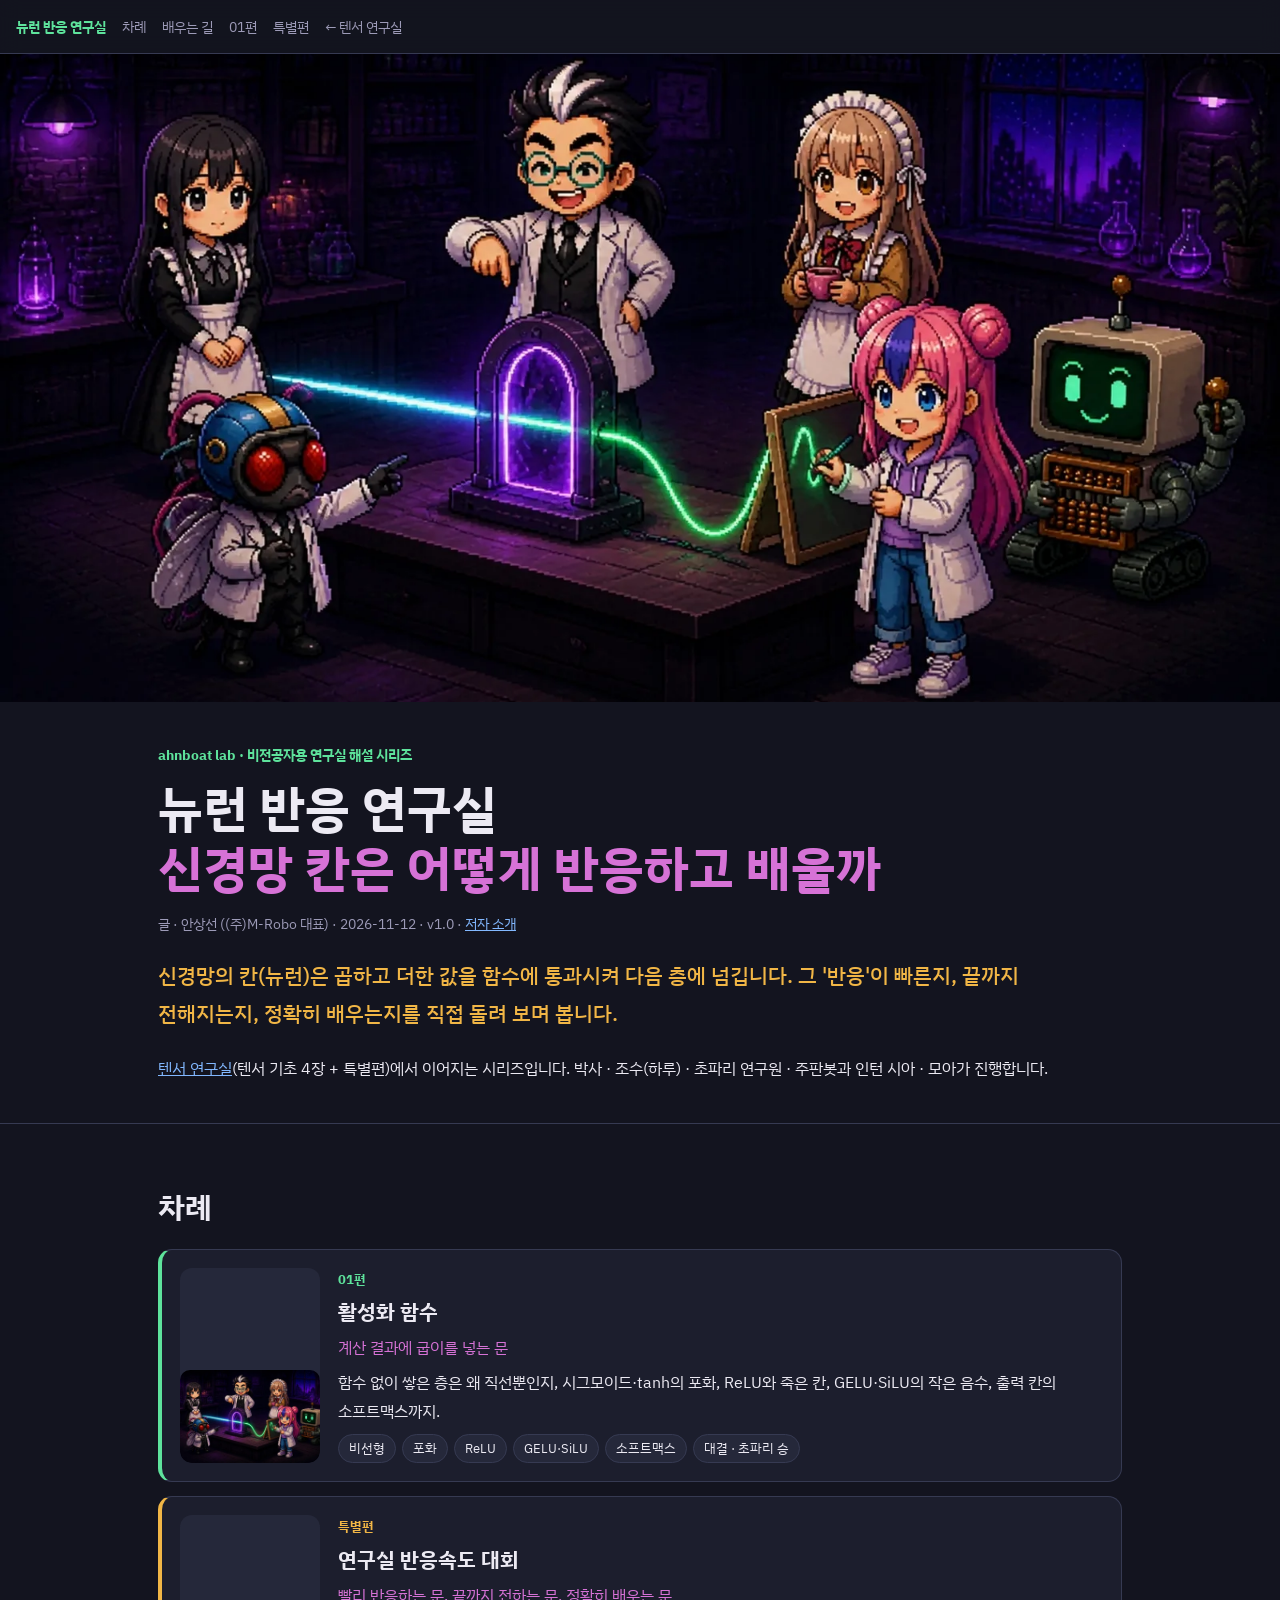
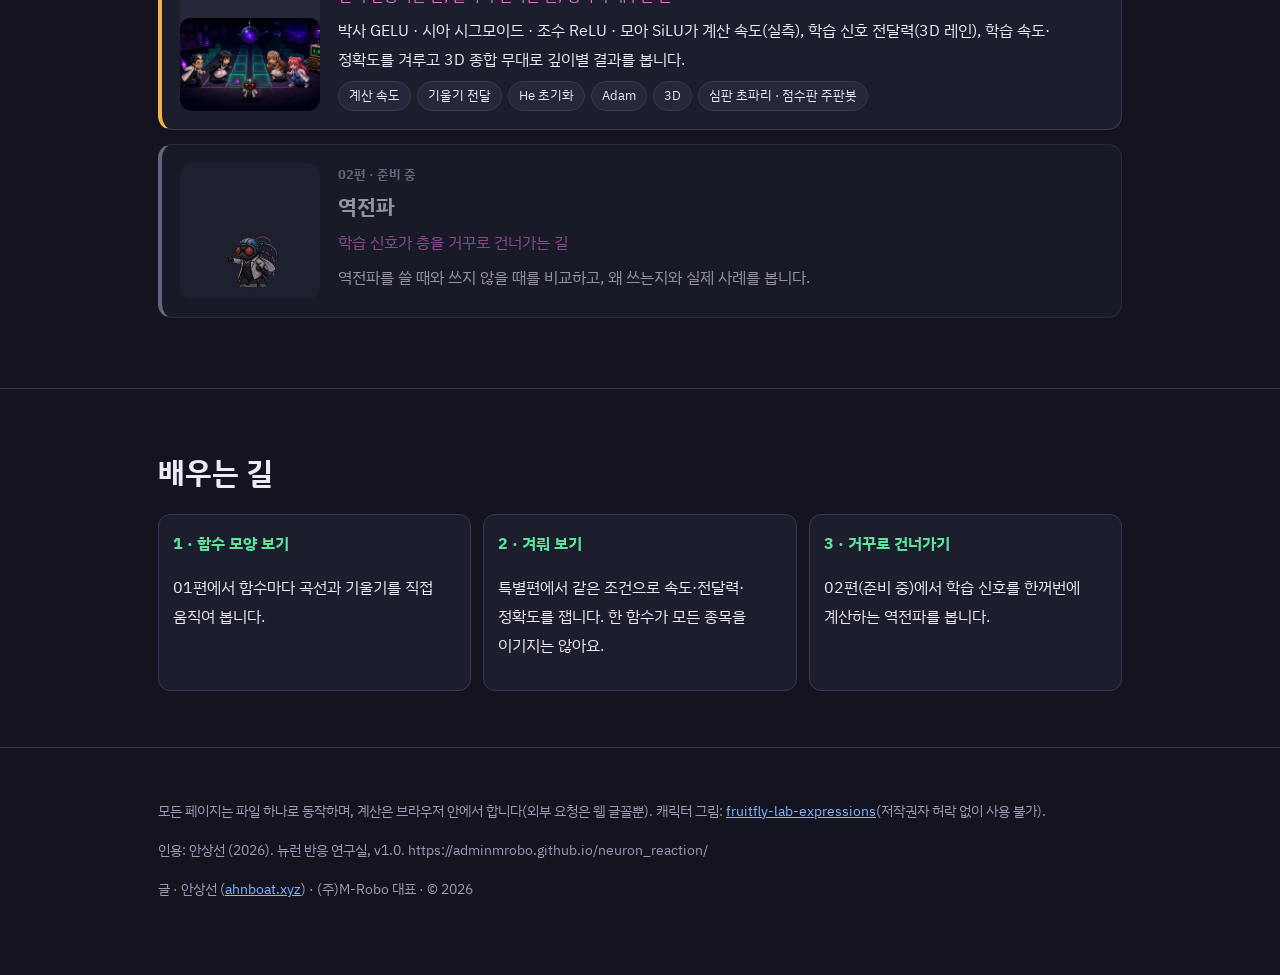
==== index.html @ 29dad4f5 "뉴런 반응 연구실 v1.1: 01편 활성화 함수, 특별편 연구실 반응속도 대회, 목차·표지" ====
<!DOCTYPE html>
<html lang="ko"><head><meta charset="utf-8"><meta name="viewport" content="width=device-width, initial-scale=1, viewport-fit=cover">
<title>뉴런 반응 연구실 — 신경망 칸은 어떻게 반응하고 배울까</title>
<meta name="description" content="활성화 함수, 연구실 반응속도 대회, 역전파(준비 중)까지 연구실 식구들이 직접 돌려 보며 설명하는 비전공자용 신경망 해설 시리즈.">
<meta property="og:title" content="뉴런 반응 연구실"><meta property="og:image" content="https://adminmrobo.github.io/neuron_reaction/assets/img/og_index.jpg"><meta property="og:image:width" content="1200"><meta property="og:image:height" content="630"><meta name="twitter:card" content="summary_large_image">
<link rel="preconnect" href="https://fonts.googleapis.com"><link href="https://fonts.googleapis.com/css2?family=IBM+Plex+Sans+KR:wght@400;500;700&display=swap" rel="stylesheet">
<style>
:root{--bg:#13141f;--panel:#1c1e2d;--panel2:#25283a;--rule:#363a52;--text:#eceaf3;--muted:#9d9bb8;--stain:#d672d6;--gfp:#5ee39c;--amber:#f1b646;--info:#82b8ff;color-scheme:dark}
*{box-sizing:border-box}body{margin:0;background:var(--bg);color:var(--text);font:400 16px/1.8 "IBM Plex Sans KR","Apple SD Gothic Neo","Malgun Gothic",system-ui,sans-serif}
h1,h2,h3,p,li{word-break:keep-all}a{color:var(--info)}.wrap{max-width:1000px;margin:0 auto;padding:0 18px}
nav{position:sticky;top:0;z-index:5;display:flex;gap:16px;align-items:center;height:54px;padding:0 16px;background:rgba(19,20,31,.85);backdrop-filter:blur(10px);border-bottom:1px solid var(--rule);overflow-x:auto;white-space:nowrap}
nav a{color:var(--muted);text-decoration:none;font-size:14px}nav .logo{color:var(--gfp);font-weight:700}
.cover{position:relative;aspect-ratio:16/9;max-height:46vh;width:100%;overflow:hidden;background:radial-gradient(120% 90% at 70% 20%,#2c2156 0%,#1b1533 45%,#13141f 100%)}
.cover .stage{position:absolute;inset:0;display:flex;align-items:flex-end;justify-content:center;gap:clamp(2px,1.6vw,22px);padding-bottom:8%}
.cover img{width:clamp(48px,10vw,118px);filter:drop-shadow(0 6px 10px rgba(0,0,0,.5))}
.cover .cover-art{position:absolute;inset:0;z-index:1}.cover .cover-art img{display:block;width:100%;height:100%;object-fit:cover;object-position:50% 45%}.cover.has-img{max-height:72vh}.cover.has-img .stage,.cover.has-img svg{display:none}@media(max-width:600px){.cover.has-img{max-height:none}}
.cover svg{position:absolute;left:50%;top:7%;width:min(60%,540px);transform:translateX(-50%)}
header{padding:40px 0 24px;border-bottom:1px solid var(--rule)}.kicker{color:var(--gfp);font-weight:700;font-size:14px}
h1{font-size:clamp(30px,5vw,50px);line-height:1.2;margin:.2em 0}h1 span{color:var(--stain)}.by{color:var(--muted);font-size:14px}
.q{color:var(--amber);font-size:clamp(17px,2.2vw,21px);font-weight:500}
section{padding:56px 0;border-bottom:1px solid var(--rule)}h2{font-size:clamp(22px,3vw,30px);margin:0 0 .5em}
.card{display:grid;grid-template-columns:140px 1fr;gap:18px;background:var(--panel);border:1px solid var(--rule);border-left:4px solid var(--acc);border-radius:14px;padding:18px;margin:14px 0;text-decoration:none;color:inherit}
.card:hover{border-color:var(--acc)}.card .num{font-size:13px;font-weight:700;color:var(--acc)}.card h3{margin:.1em 0;font-size:21px}.card .sub{color:var(--stain);margin:0}.card p{margin:.4em 0}
.card .pic{background:var(--panel2);border-radius:12px;display:flex;align-items:flex-end;justify-content:center;gap:2px;padding:8px}.card .pic img{width:58px}.card .pic img.thumb{width:100%;height:auto;border-radius:10px;display:block}.card .pic.has-thumb{padding:0;overflow:hidden}
.chips{display:flex;flex-wrap:wrap;gap:6px;margin-top:8px}.chip{font-size:13px;padding:2px 10px;border-radius:999px;background:var(--panel2);border:1px solid var(--rule)}
.card.soon{opacity:.6;border-left-color:var(--muted)}
.steps{display:grid;grid-template-columns:repeat(3,1fr);gap:12px}.steps div{background:var(--panel);border:1px solid var(--rule);border-radius:12px;padding:14px}.steps b{color:var(--gfp)}
.flip{transform:scaleX(-1)}footer{padding:36px 0 60px;color:var(--muted);font-size:14px}
@media(max-width:720px){.card{grid-template-columns:1fr}.steps{grid-template-columns:1fr}}
</style></head><body>
<nav><a class="logo" href="index.html">뉴런 반응 연구실</a><a href="#list">차례</a><a href="#path">배우는 길</a><a href="01_activation.html">01편</a><a href="sp1_reaction_race.html">특별편</a><a href="https://adminmrobo.github.io/what_is_tensor/">← 텐서 연구실</a></nav>
<!-- lab-cover -->
<div class="cover" id="cover" data-img="cover_01">
<picture class="cover-art"><source type="image/webp" srcset="assets/img/cover_01_960.webp 960w, assets/img/cover_01.webp 1600w" sizes="100vw"><img src="assets/img/cover_01.webp" width="1600" height="900" alt="여섯 식구가 곧은 빛줄기가 작은 문을 지나 곡선으로 휘어 나오는 장면을 지켜보는 시리즈 표지" fetchpriority="high" decoding="async" onload="this.closest('.cover').classList.add('has-img')" onerror="this.parentNode.remove()"></picture>
<svg viewBox="0 0 400 120" aria-hidden="true"><path d="M10 100 L170 64" stroke="#82b8ff" stroke-width="5" fill="none" stroke-linecap="round"/><rect x="172" y="18" width="56" height="90" rx="10" fill="#25283a" stroke="#d672d6" stroke-width="3"/><text x="200" y="74" text-anchor="middle" fill="#d672d6" font-size="30" font-family="serif" font-style="italic">f</text><path d="M230 64 C 270 64, 280 104, 300 104 S 340 36, 390 18" stroke="#5ee39c" stroke-width="5" fill="none" stroke-linecap="round"/></svg>
<div class="stage"><img src="[data-uri]" alt="" aria-hidden="true"><img src="[data-uri]" alt="" aria-hidden="true" class="flip"><img src="[data-uri]" alt="" aria-hidden="true"><img src="[data-uri]" alt="" aria-hidden="true"><img src="[data-uri]" alt="" aria-hidden="true"><img src="[data-uri]" alt="" aria-hidden="true"></div></div>
<!-- /lab-cover -->
<header><div class="wrap"><div class="kicker">ahnboat lab · 비전공자용 연구실 해설 시리즈</div>
<h1>뉴런 반응 연구실<br><span>신경망 칸은 어떻게 반응하고 배울까</span></h1>
<p class="by">글 · 안상선 ((주)M-Robo 대표) · 2026-11-12 · v1.0 · <a href="https://adminmrobo.github.io/who_am_i/who_am_i.html">저자 소개</a></p>
<p class="q">신경망의 칸(뉴런)은 곱하고 더한 값을 함수에 통과시켜 다음 층에 넘깁니다. 그 '반응'이 빠른지, 끝까지 전해지는지, 정확히 배우는지를 직접 돌려 보며 봅니다.</p>
<p><a href="https://adminmrobo.github.io/what_is_tensor/">텐서 연구실</a>(텐서 기초 4장 + 특별편)에서 이어지는 시리즈입니다. 박사 · 조수(하루) · 초파리 연구원 · 주판봇과 인턴 시아 · 모아가 진행합니다.</p></div></header>
<section id="list"><div class="wrap"><h2>차례</h2>
<a class="card" href="01_activation.html" style="--acc:#5ee39c"><div class="pic has-thumb"><img class="thumb" src="assets/img/thumb_01.webp" width="600" height="400" alt="01편 표지" loading="lazy"></div><div><div class="num">01편</div><h3>활성화 함수</h3><p class="sub">계산 결과에 굽이를 넣는 문</p>
<p>함수 없이 쌓은 층은 왜 직선뿐인지, 시그모이드·tanh의 포화, ReLU와 죽은 칸, GELU·SiLU의 작은 음수, 출력 칸의 소프트맥스까지.</p>
<div class="chips"><span class="chip">비선형</span><span class="chip">포화</span><span class="chip">ReLU</span><span class="chip">GELU·SiLU</span><span class="chip">소프트맥스</span><span class="chip">대결 · 초파리 승</span></div></div></a>
<a class="card" href="sp1_reaction_race.html" style="--acc:#f1b646"><div class="pic has-thumb"><img class="thumb" src="assets/img/thumb_SP1.webp" width="600" height="400" alt="특별편 표지" loading="lazy"></div><div><div class="num">특별편</div><h3>연구실 반응속도 대회</h3><p class="sub">빨리 반응하는 문, 끝까지 전하는 문, 정확히 배우는 문</p>
<p>박사 GELU · 시아 시그모이드 · 조수 ReLU · 모아 SiLU가 계산 속도(실측), 학습 신호 전달력(3D 레인), 학습 속도·정확도를 겨루고 3D 종합 무대로 깊이별 결과를 봅니다.</p>
<div class="chips"><span class="chip">계산 속도</span><span class="chip">기울기 전달</span><span class="chip">He 초기화</span><span class="chip">Adam</span><span class="chip">3D</span><span class="chip">심판 초파리 · 점수판 주판봇</span></div></div></a>
<div class="card soon" style="--acc:#9d9bb8"><div class="pic"><img src="[data-uri]" alt="" aria-hidden="true"></div><div><div class="num">02편 · 준비 중</div><h3>역전파</h3><p class="sub">학습 신호가 층을 거꾸로 건너가는 길</p>
<p>역전파를 쓸 때와 쓰지 않을 때를 비교하고, 왜 쓰는지와 실제 사례를 봅니다.</p></div></div>
</div></section>
<section id="path"><div class="wrap"><h2>배우는 길</h2><div class="steps">
<div><b>1 · 함수 모양 보기</b><p>01편에서 함수마다 곡선과 기울기를 직접 움직여 봅니다.</p></div>
<div><b>2 · 겨뤄 보기</b><p>특별편에서 같은 조건으로 속도·전달력·정확도를 잽니다. 한 함수가 모든 종목을 이기지는 않아요.</p></div>
<div><b>3 · 거꾸로 건너가기</b><p>02편(준비 중)에서 학습 신호를 한꺼번에 계산하는 역전파를 봅니다.</p></div></div></div></section>
<footer><div class="wrap"><p>모든 페이지는 파일 하나로 동작하며, 계산은 브라우저 안에서 합니다(외부 요청은 웹 글꼴뿐). 캐릭터 그림: <a href="https://github.com/adminmrobo/fruitfly-lab-expressions">fruitfly-lab-expressions</a>(저작권자 허락 없이 사용 불가).</p>
<p>인용: 안상선 (2026). 뉴런 반응 연구실, v1.0. https://adminmrobo.github.io/neuron_reaction/</p>
<p>글 · 안상선 (<a href="https://ahnboat.xyz/">ahnboat.xyz</a>) · (주)M-Robo 대표 · © 2026</p></div></footer>
</body></html>
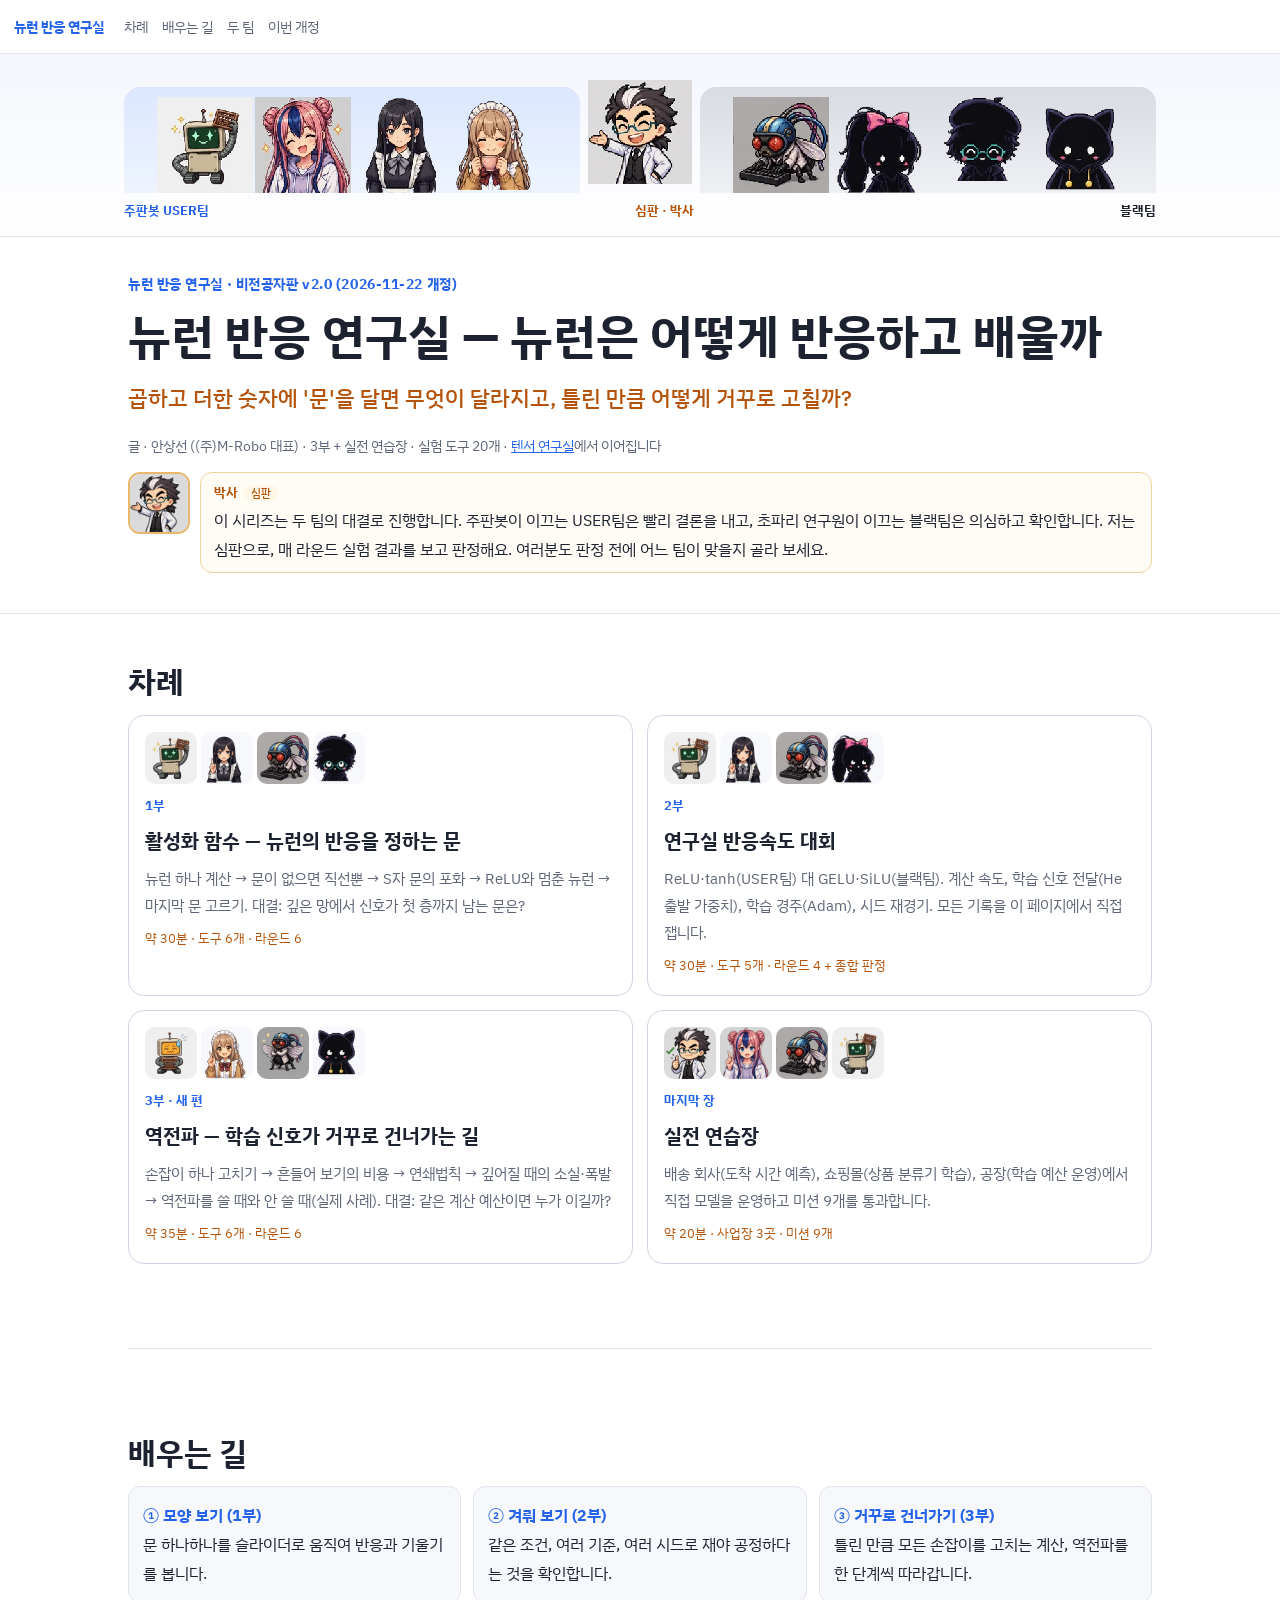
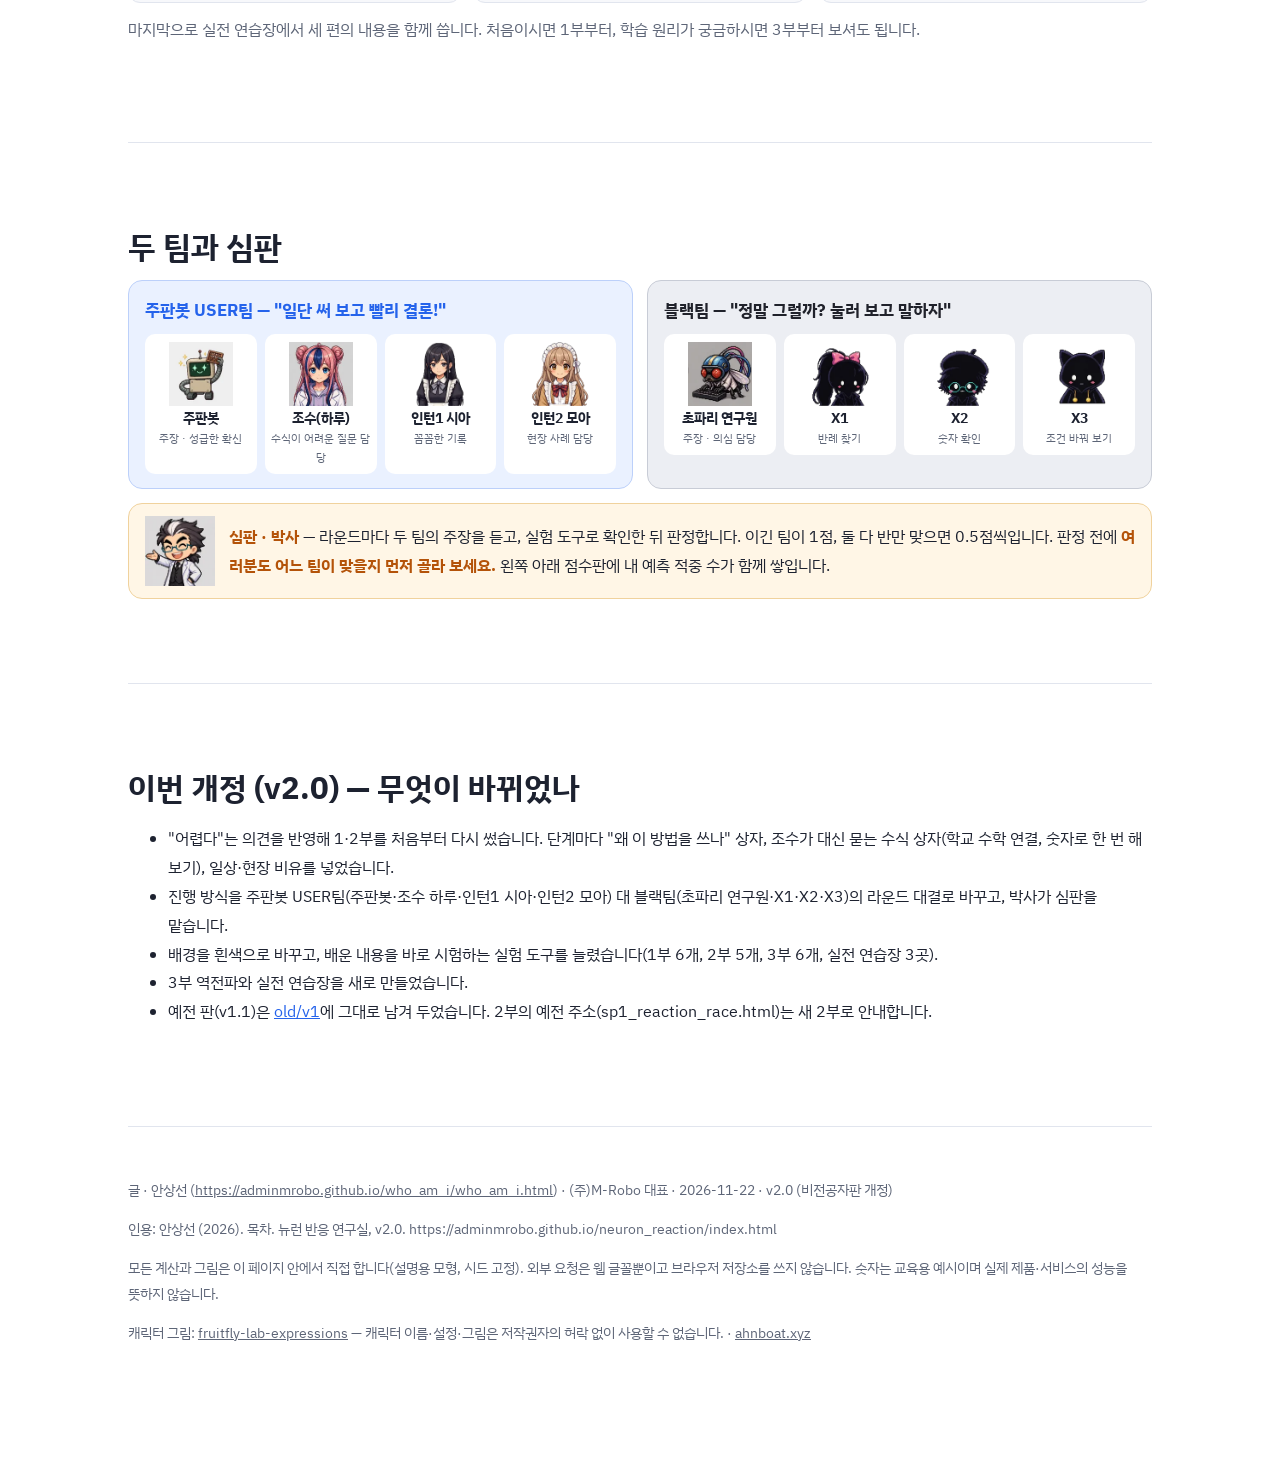
==== commit 029d4f3f: "뉴런 반응 연구실 v2.0: 비전공자판으로 1·2부 재작성, 3부 역전파·실전 연습장 추가 - 주판봇 USER팀 대 블랙팀 라운드 대결, 박사 심판, 흰 배경 - 실험 도구 20개" ====
--- a/index.html
+++ b/index.html
@@ -1,60 +1,592 @@
 <!DOCTYPE html>
-<html lang="ko"><head><meta charset="utf-8"><meta name="viewport" content="width=device-width, initial-scale=1, viewport-fit=cover">
-<title>뉴런 반응 연구실 — 신경망 칸은 어떻게 반응하고 배울까</title>
-<meta name="description" content="활성화 함수, 연구실 반응속도 대회, 역전파(준비 중)까지 연구실 식구들이 직접 돌려 보며 설명하는 비전공자용 신경망 해설 시리즈.">
-<meta property="og:title" content="뉴런 반응 연구실"><meta property="og:image" content="https://adminmrobo.github.io/neuron_reaction/assets/img/og_index.jpg"><meta property="og:image:width" content="1200"><meta property="og:image:height" content="630"><meta name="twitter:card" content="summary_large_image">
-<link rel="preconnect" href="https://fonts.googleapis.com"><link href="https://fonts.googleapis.com/css2?family=IBM+Plex+Sans+KR:wght@400;500;700&display=swap" rel="stylesheet">
+<html lang="ko">
+<head>
+<meta charset="utf-8">
+<meta name="viewport" content="width=device-width, initial-scale=1, viewport-fit=cover">
+<title>뉴런 반응 연구실 — 뉴런은 어떻게 반응하고 배울까 (비전공자판)</title>
+<meta name="description" content="활성화 함수(1부), 연구실 반응속도 대회(2부), 역전파(3부), 실전 연습장까지. 주판봇 USER팀과 블랙팀이 겨루고 박사가 판정하는, 직접 돌려 보며 배우는 비전공자용 신경망 해설 시리즈.">
+<meta name="author" content="안상선">
+<meta name="citation_title" content="뉴런 반응 연구실 — 뉴런은 어떻게 반응하고 배울까">
+<meta name="citation_author" content="안상선">
+<meta name="citation_publication_date" content="2026/11/22">
+<meta name="dc.title" content="뉴런 반응 연구실 — 뉴런은 어떻게 반응하고 배울까">
+<meta name="dc.creator" content="안상선">
+<meta name="dc.date" content="2026-11-22">
+<meta name="dc.language" content="ko">
+<link rel="canonical" href="https://adminmrobo.github.io/neuron_reaction/index.html">
+<meta property="og:type" content="article">
+<meta property="og:url" content="https://adminmrobo.github.io/neuron_reaction/index.html">
+<meta property="og:title" content="뉴런 반응 연구실 — 뉴런은 어떻게 반응하고 배울까 (비전공자판)">
+<meta property="og:description" content="활성화 함수(1부), 연구실 반응속도 대회(2부), 역전파(3부), 실전 연습장까지. 주판봇 USER팀과 블랙팀이 겨루고 박사가 판정하는, 직접 돌려 보며 배우는 비전공자용 신경망 해설 시리즈.">
+<meta property="og:image" content="https://adminmrobo.github.io/neuron_reaction/assets/img/og_v2_index.jpg">
+<meta property="og:image:width" content="1200">
+<meta property="og:image:height" content="630">
+<meta name="twitter:card" content="summary_large_image">
+<link rel="preconnect" href="https://fonts.googleapis.com">
+<link href="https://fonts.googleapis.com/css2?family=IBM+Plex+Sans+KR:wght@400;500;700&amp;display=swap" rel="stylesheet">
 <style>
-:root{--bg:#13141f;--panel:#1c1e2d;--panel2:#25283a;--rule:#363a52;--text:#eceaf3;--muted:#9d9bb8;--stain:#d672d6;--gfp:#5ee39c;--amber:#f1b646;--info:#82b8ff;color-scheme:dark}
-*{box-sizing:border-box}body{margin:0;background:var(--bg);color:var(--text);font:400 16px/1.8 "IBM Plex Sans KR","Apple SD Gothic Neo","Malgun Gothic",system-ui,sans-serif}
-h1,h2,h3,p,li{word-break:keep-all}a{color:var(--info)}.wrap{max-width:1000px;margin:0 auto;padding:0 18px}
-nav{position:sticky;top:0;z-index:5;display:flex;gap:16px;align-items:center;height:54px;padding:0 16px;background:rgba(19,20,31,.85);backdrop-filter:blur(10px);border-bottom:1px solid var(--rule);overflow-x:auto;white-space:nowrap}
-nav a{color:var(--muted);text-decoration:none;font-size:14px}nav .logo{color:var(--gfp);font-weight:700}
-.cover{position:relative;aspect-ratio:16/9;max-height:46vh;width:100%;overflow:hidden;background:radial-gradient(120% 90% at 70% 20%,#2c2156 0%,#1b1533 45%,#13141f 100%)}
-.cover .stage{position:absolute;inset:0;display:flex;align-items:flex-end;justify-content:center;gap:clamp(2px,1.6vw,22px);padding-bottom:8%}
-.cover img{width:clamp(48px,10vw,118px);filter:drop-shadow(0 6px 10px rgba(0,0,0,.5))}
-.cover .cover-art{position:absolute;inset:0;z-index:1}.cover .cover-art img{display:block;width:100%;height:100%;object-fit:cover;object-position:50% 45%}.cover.has-img{max-height:72vh}.cover.has-img .stage,.cover.has-img svg{display:none}@media(max-width:600px){.cover.has-img{max-height:none}}
-.cover svg{position:absolute;left:50%;top:7%;width:min(60%,540px);transform:translateX(-50%)}
-header{padding:40px 0 24px;border-bottom:1px solid var(--rule)}.kicker{color:var(--gfp);font-weight:700;font-size:14px}
-h1{font-size:clamp(30px,5vw,50px);line-height:1.2;margin:.2em 0}h1 span{color:var(--stain)}.by{color:var(--muted);font-size:14px}
-.q{color:var(--amber);font-size:clamp(17px,2.2vw,21px);font-weight:500}
-section{padding:56px 0;border-bottom:1px solid var(--rule)}h2{font-size:clamp(22px,3vw,30px);margin:0 0 .5em}
-.card{display:grid;grid-template-columns:140px 1fr;gap:18px;background:var(--panel);border:1px solid var(--rule);border-left:4px solid var(--acc);border-radius:14px;padding:18px;margin:14px 0;text-decoration:none;color:inherit}
-.card:hover{border-color:var(--acc)}.card .num{font-size:13px;font-weight:700;color:var(--acc)}.card h3{margin:.1em 0;font-size:21px}.card .sub{color:var(--stain);margin:0}.card p{margin:.4em 0}
-.card .pic{background:var(--panel2);border-radius:12px;display:flex;align-items:flex-end;justify-content:center;gap:2px;padding:8px}.card .pic img{width:58px}.card .pic img.thumb{width:100%;height:auto;border-radius:10px;display:block}.card .pic.has-thumb{padding:0;overflow:hidden}
-.chips{display:flex;flex-wrap:wrap;gap:6px;margin-top:8px}.chip{font-size:13px;padding:2px 10px;border-radius:999px;background:var(--panel2);border:1px solid var(--rule)}
-.card.soon{opacity:.6;border-left-color:var(--muted)}
-.steps{display:grid;grid-template-columns:repeat(3,1fr);gap:12px}.steps div{background:var(--panel);border:1px solid var(--rule);border-radius:12px;padding:14px}.steps b{color:var(--gfp)}
-.flip{transform:scaleX(-1)}footer{padding:36px 0 60px;color:var(--muted);font-size:14px}
-@media(max-width:720px){.card{grid-template-columns:1fr}.steps{grid-template-columns:1fr}}
-</style></head><body>
-<nav><a class="logo" href="index.html">뉴런 반응 연구실</a><a href="#list">차례</a><a href="#path">배우는 길</a><a href="01_activation.html">01편</a><a href="sp1_reaction_race.html">특별편</a><a href="https://adminmrobo.github.io/what_is_tensor/">← 텐서 연구실</a></nav>
-<!-- lab-cover -->
-<div class="cover" id="cover" data-img="cover_01">
-<picture class="cover-art"><source type="image/webp" srcset="assets/img/cover_01_960.webp 960w, assets/img/cover_01.webp 1600w" sizes="100vw"><img src="assets/img/cover_01.webp" width="1600" height="900" alt="여섯 식구가 곧은 빛줄기가 작은 문을 지나 곡선으로 휘어 나오는 장면을 지켜보는 시리즈 표지" fetchpriority="high" decoding="async" onload="this.closest('.cover').classList.add('has-img')" onerror="this.parentNode.remove()"></picture>
-<svg viewBox="0 0 400 120" aria-hidden="true"><path d="M10 100 L170 64" stroke="#82b8ff" stroke-width="5" fill="none" stroke-linecap="round"/><rect x="172" y="18" width="56" height="90" rx="10" fill="#25283a" stroke="#d672d6" stroke-width="3"/><text x="200" y="74" text-anchor="middle" fill="#d672d6" font-size="30" font-family="serif" font-style="italic">f</text><path d="M230 64 C 270 64, 280 104, 300 104 S 340 36, 390 18" stroke="#5ee39c" stroke-width="5" fill="none" stroke-linecap="round"/></svg>
-<div class="stage"><img src="[data-uri]" alt="" aria-hidden="true"><img src="[data-uri]" alt="" aria-hidden="true" class="flip"><img src="[data-uri]" alt="" aria-hidden="true"><img src="[data-uri]" alt="" aria-hidden="true"><img src="[data-uri]" alt="" aria-hidden="true"><img src="[data-uri]" alt="" aria-hidden="true"></div></div>
-<!-- /lab-cover -->
-<header><div class="wrap"><div class="kicker">ahnboat lab · 비전공자용 연구실 해설 시리즈</div>
-<h1>뉴런 반응 연구실<br><span>신경망 칸은 어떻게 반응하고 배울까</span></h1>
-<p class="by">글 · 안상선 ((주)M-Robo 대표) · 2026-11-12 · v1.0 · <a href="https://adminmrobo.github.io/who_am_i/who_am_i.html">저자 소개</a></p>
-<p class="q">신경망의 칸(뉴런)은 곱하고 더한 값을 함수에 통과시켜 다음 층에 넘깁니다. 그 '반응'이 빠른지, 끝까지 전해지는지, 정확히 배우는지를 직접 돌려 보며 봅니다.</p>
-<p><a href="https://adminmrobo.github.io/what_is_tensor/">텐서 연구실</a>(텐서 기초 4장 + 특별편)에서 이어지는 시리즈입니다. 박사 · 조수(하루) · 초파리 연구원 · 주판봇과 인턴 시아 · 모아가 진행합니다.</p></div></header>
-<section id="list"><div class="wrap"><h2>차례</h2>
-<a class="card" href="01_activation.html" style="--acc:#5ee39c"><div class="pic has-thumb"><img class="thumb" src="assets/img/thumb_01.webp" width="600" height="400" alt="01편 표지" loading="lazy"></div><div><div class="num">01편</div><h3>활성화 함수</h3><p class="sub">계산 결과에 굽이를 넣는 문</p>
-<p>함수 없이 쌓은 층은 왜 직선뿐인지, 시그모이드·tanh의 포화, ReLU와 죽은 칸, GELU·SiLU의 작은 음수, 출력 칸의 소프트맥스까지.</p>
-<div class="chips"><span class="chip">비선형</span><span class="chip">포화</span><span class="chip">ReLU</span><span class="chip">GELU·SiLU</span><span class="chip">소프트맥스</span><span class="chip">대결 · 초파리 승</span></div></div></a>
-<a class="card" href="sp1_reaction_race.html" style="--acc:#f1b646"><div class="pic has-thumb"><img class="thumb" src="assets/img/thumb_SP1.webp" width="600" height="400" alt="특별편 표지" loading="lazy"></div><div><div class="num">특별편</div><h3>연구실 반응속도 대회</h3><p class="sub">빨리 반응하는 문, 끝까지 전하는 문, 정확히 배우는 문</p>
-<p>박사 GELU · 시아 시그모이드 · 조수 ReLU · 모아 SiLU가 계산 속도(실측), 학습 신호 전달력(3D 레인), 학습 속도·정확도를 겨루고 3D 종합 무대로 깊이별 결과를 봅니다.</p>
-<div class="chips"><span class="chip">계산 속도</span><span class="chip">기울기 전달</span><span class="chip">He 초기화</span><span class="chip">Adam</span><span class="chip">3D</span><span class="chip">심판 초파리 · 점수판 주판봇</span></div></div></a>
-<div class="card soon" style="--acc:#9d9bb8"><div class="pic"><img src="[data-uri]" alt="" aria-hidden="true"></div><div><div class="num">02편 · 준비 중</div><h3>역전파</h3><p class="sub">학습 신호가 층을 거꾸로 건너가는 길</p>
-<p>역전파를 쓸 때와 쓰지 않을 때를 비교하고, 왜 쓰는지와 실제 사례를 봅니다.</p></div></div>
-</div></section>
-<section id="path"><div class="wrap"><h2>배우는 길</h2><div class="steps">
-<div><b>1 · 함수 모양 보기</b><p>01편에서 함수마다 곡선과 기울기를 직접 움직여 봅니다.</p></div>
-<div><b>2 · 겨뤄 보기</b><p>특별편에서 같은 조건으로 속도·전달력·정확도를 잽니다. 한 함수가 모든 종목을 이기지는 않아요.</p></div>
-<div><b>3 · 거꾸로 건너가기</b><p>02편(준비 중)에서 학습 신호를 한꺼번에 계산하는 역전파를 봅니다.</p></div></div></div></section>
-<footer><div class="wrap"><p>모든 페이지는 파일 하나로 동작하며, 계산은 브라우저 안에서 합니다(외부 요청은 웹 글꼴뿐). 캐릭터 그림: <a href="https://github.com/adminmrobo/fruitfly-lab-expressions">fruitfly-lab-expressions</a>(저작권자 허락 없이 사용 불가).</p>
-<p>인용: 안상선 (2026). 뉴런 반응 연구실, v1.0. https://adminmrobo.github.io/neuron_reaction/</p>
-<p>글 · 안상선 (<a href="https://ahnboat.xyz/">ahnboat.xyz</a>) · (주)M-Robo 대표 · © 2026</p></div></footer>
-</body></html>+:root{
+  --bg:#ffffff; --panel:#f7f8fb; --panel2:#eef1f7; --rule:#e1e5ee; --rule2:#cfd5e2;
+  --text:#1d2230; --muted:#5d6577;
+  --user:#2563eb; --userbg:#eaf1ff; --black:#20222b; --blackbg:#eceef3; --judge:#b45309; --judgebg:#fff6e6;
+  --ok:#15803d; --okbg:#e9f8ee; --bad:#c2410c; --badbg:#fff0e8; --violet:#7c3aed; --pink:#db2777; --teal:#0f766e;
+  --c-doc:#b45309; --c-asst:#db2777; --c-robo:#2563eb; --c-sia:#4f46e5; --c-moa:#0e7490; --c-fly:#20222b; --c-x:#4b5060;
+  color-scheme:light;
+}
+*{box-sizing:border-box}
+html{scroll-behavior:smooth;scroll-padding-top:62px}
+body{margin:0;background:var(--bg);color:var(--text);font:400 16px/1.8 "IBM Plex Sans KR","Apple SD Gothic Neo","Malgun Gothic","Noto Sans KR",system-ui,sans-serif;overflow-x:hidden}
+h1,h2,h3,h4,p,li,td,th{word-break:keep-all}
+h1{font-size:clamp(28px,4.6vw,48px);line-height:1.22;margin:.2em 0 .3em}
+h2{font-size:clamp(22px,2.8vw,31px);line-height:1.32;margin:0 0 .4em}
+h3{font-size:19px;margin:1.2em 0 .5em}
+h4{margin:0 0 .4em;font-size:17px}
+a{color:var(--user)}
+.wrap{max-width:1060px;margin:0 auto;padding:0 18px}
+#prog{position:fixed;top:0;left:0;height:3px;width:0;background:var(--user);z-index:60}
+nav.top{position:sticky;top:0;z-index:50;height:54px;display:flex;align-items:center;gap:14px;padding:0 14px;background:rgba(255,255,255,.92);backdrop-filter:blur(8px);border-bottom:1px solid var(--rule);overflow-x:auto;white-space:nowrap;scrollbar-width:none}
+nav.top::-webkit-scrollbar{display:none}
+nav.top .logo{font-weight:700;color:var(--user);margin-right:6px;text-decoration:none}
+nav.top a{color:var(--muted);text-decoration:none;font-size:14px}
+nav.top a:hover{color:var(--text)}
+/* 표지 */
+.cover{position:relative;background:linear-gradient(180deg,#f3f6fc 0%,#ffffff 100%);border-bottom:1px solid var(--rule);overflow:hidden}
+.cover .court{display:grid;grid-template-columns:1fr auto 1fr;align-items:end;gap:8px;max-width:1060px;margin:0 auto;padding:26px 14px 0}
+.cover .team{display:flex;justify-content:center;align-items:flex-end;gap:2px;padding:10px 6px 0;border-radius:16px 16px 0 0}
+.cover .team.u{background:linear-gradient(180deg,#dbe7ff,#eef4ff)}
+.cover .team.b{background:linear-gradient(180deg,#d9dbe3,#eef0f4)}
+.cover .team img{width:clamp(24px,8vw,96px);height:auto}
+.cover .ref img{width:clamp(34px,10vw,104px)}
+.cover .ref{text-align:center}
+.cover .lab{display:flex;justify-content:space-between;max-width:1060px;margin:0 auto;padding:6px 14px 14px;font-size:13px;font-weight:700}
+.cover .lab .u{color:var(--user)}.cover .lab .b{color:var(--black)}.cover .lab .j{color:var(--judge)}
+.cover .px{image-rendering:pixelated}
+/* 히어로 */
+header.hero{padding:34px 0 26px;border-bottom:1px solid var(--rule)}
+header.hero .kicker{color:var(--user);font-weight:700;font-size:14px;letter-spacing:.04em}
+header.hero .byline{color:var(--muted);font-size:14px}
+header.hero .q{font-size:clamp(18px,2.3vw,22px);color:var(--judge);font-weight:500;margin:.4em 0}
+.kpis{display:grid;grid-template-columns:repeat(auto-fit,minmax(150px,1fr));gap:10px;margin:18px 0}
+.kpi{background:var(--panel);border:1px solid var(--rule);border-radius:12px;padding:10px 12px}
+.kpi b{display:block;font-size:22px;font-variant-numeric:tabular-nums}
+.kpi span{font-size:13px;color:var(--muted)}
+.kpi.u b{color:var(--user)}.kpi.k b{color:var(--black)}.kpi.j b{color:var(--judge)}.kpi.g b{color:var(--ok)}.kpi.r b{color:var(--bad)}
+/* 말풍선 */
+.say{display:flex;gap:10px;align-items:flex-start;margin:14px 0}
+.say img.who{width:62px;height:62px;flex:0 0 62px;border-radius:12px;background:#fff;border:2px solid var(--rule);object-fit:contain}
+.say > div{background:#fff;border:1px solid var(--rule);border-radius:12px;padding:8px 13px;flex:1;min-width:0}
+.say .name{font-size:13px;font-weight:700}
+.say .name small{font-weight:500;margin-left:6px;padding:0 7px;border-radius:999px;font-size:11px}
+.say .name small.u{background:var(--userbg);color:var(--user)}
+.say .name small.b{background:var(--blackbg);color:var(--black)}
+.say .name small.j{background:var(--judgebg);color:var(--judge)}
+.say p{margin:2px 0 0}
+.say[data-team=u] img.who{border-color:#9dbcf7}.say[data-team=u] > div{border-color:#c9d9fb;background:#fbfdff}
+.say[data-team=b] img.who{border-color:#9aa0ae}.say[data-team=b] > div{border-color:#cfd3dc;background:#fbfbfc}
+.say[data-team=j] img.who{border-color:#e8b86b}.say[data-team=j] > div{border-color:#f0d29d;background:#fffcf5}
+.say .name.doc{color:var(--c-doc)}.say .name.asst{color:var(--c-asst)}.say .name.robo{color:var(--c-robo)}.say .name.sia{color:var(--c-sia)}.say .name.moa{color:var(--c-moa)}.say .name.fly{color:var(--c-fly)}.say .name.x1,.say .name.x2,.say .name.x3{color:var(--c-x)}
+.say.r{flex-direction:row-reverse}.say.r > div{text-align:left}
+section.level{padding:84px 0;border-bottom:1px solid var(--rule)}
+.sub{color:var(--muted);margin:0 0 14px}
+.three{display:grid;grid-template-columns:repeat(3,1fr);gap:12px}
+.three > div{background:var(--panel);border:1px solid var(--rule);border-left:4px solid var(--user);border-radius:12px;padding:16px 20px}
+.three b{color:var(--user);font-size:17px}
+.three p{margin:.4em 0 0}
+details.abbr,details.code,details.more{background:var(--panel);border:1px solid var(--rule);border-radius:12px;padding:10px 18px;margin:14px 0}
+details summary{cursor:pointer;color:var(--user);font-weight:500}
+details.code summary{color:var(--muted)}
+details.code code{background:#fff;border:1px solid var(--rule);border-radius:6px;padding:1px 6px;font-size:.92em}
+.teams{display:grid;grid-template-columns:1fr 1fr;gap:14px}
+.teamcard{border-radius:14px;padding:14px 16px;border:1px solid}
+.teamcard.u{background:var(--userbg);border-color:#bcd0fa}.teamcard.b{background:var(--blackbg);border-color:#c8ccd6}
+.teamcard h4{margin:0 0 8px}.teamcard.u h4{color:var(--user)}.teamcard.b h4{color:var(--black)}
+.members{display:grid;grid-template-columns:repeat(4,1fr);gap:8px}
+.members > div{background:#fff;border-radius:10px;padding:8px 4px;text-align:center;font-size:13px;line-height:1.45}
+.members img{width:64px;height:64px;object-fit:contain;display:block;margin:0 auto 2px}
+.members b{display:block;font-size:14px}
+.members small{color:var(--muted)}
+.judgecard{display:flex;gap:14px;align-items:center;background:var(--judgebg);border:1px solid #f0d29d;border-radius:14px;padding:12px 16px;margin-top:14px}
+.judgecard img{width:70px;height:70px;object-fit:contain}
+.judgecard b{color:var(--judge)}
+.lvhead{display:flex;flex-wrap:wrap;align-items:center;gap:12px;margin-bottom:10px}
+.lvno{width:58px;height:58px;border-radius:14px;background:var(--user);color:#fff;display:flex;flex-direction:column;align-items:center;justify-content:center;font-weight:700;font-size:22px;line-height:1}
+.lvno small{font-size:10px;font-weight:500;margin-top:3px}
+.lvhead h2{margin:0;flex:1;min-width:220px}
+.lvtag{display:inline-block;font-size:13px;padding:2px 10px;border-radius:999px;border:1px solid var(--rule2);margin:0 6px 6px 0;color:var(--muted);background:#fff}
+.lvtag.g{border-color:#9fd5b0;color:var(--ok);background:var(--okbg)}
+.wm{display:grid;grid-template-columns:1fr 1fr;gap:14px;margin:16px 0}
+.whybox,.mathbox{border-radius:14px;padding:20px;border:1px solid}
+.whybox{background:#f4fbf6;border-color:#bfe3ca}
+.mathbox{background:#fff6fa;border-color:#f3c6da}
+.whybox h4{color:var(--ok)}.mathbox h4{color:var(--pink)}
+.whybox p,.mathbox p{margin:10px 0}
+.whybox ol{padding-left:1.25em;margin:.4em 0}.whybox li{margin:6px 0}
+.easy{background:#fff8e8;border-radius:10px;padding:10px 12px}
+.easy b{color:var(--judge)}
+.mathbox .school b,.mathbox .try b{color:var(--judge)}
+.mathbox .try{background:#fff;border:1px dashed var(--rule2);border-radius:10px;padding:10px 12px;font-variant-numeric:tabular-nums}
+table{border-collapse:collapse;width:100%;font-size:15px}
+.tb{overflow-x:auto}
+th,td{border-bottom:1px solid var(--rule);padding:7px 9px;text-align:left;vertical-align:top}
+th{color:var(--muted);font-weight:500}
+table.ftab td{font-size:14px}
+table.ftab td:first-child{white-space:nowrap;color:var(--violet);font-variant-numeric:tabular-nums}
+.pair{display:grid;grid-template-columns:1fr 1fr;gap:12px;margin:12px 0}
+.pair > div{border-radius:12px;padding:12px 16px;border:1px solid var(--rule);background:var(--panel)}
+.pair h4{font-size:15px}
+.pair .life h4{color:var(--teal)}.pair .work h4{color:var(--user)}
+.pair p{margin:.3em 0}
+.talk{border-left:3px solid var(--rule2);padding-left:12px;margin:18px 0}
+.talk .say{margin:10px 0}
+/* 실험 도구 */
+.tool{background:#fff;border:1px solid var(--rule2);border-radius:16px;padding:16px;margin:18px 0;box-shadow:0 2px 0 rgba(30,40,60,.03)}
+.tool > h3{margin:.1em 0 .3em;color:var(--user);font-size:17px}
+.tool .how{font-size:14px;color:var(--muted);margin:0 0 8px}
+.tool .badge{display:inline-block;font-size:12px;font-weight:700;background:var(--userbg);color:var(--user);border-radius:999px;padding:1px 9px;margin-right:6px;vertical-align:2px}
+.cwrap{border-radius:10px;border:1px solid var(--rule);background:#fff;overflow:hidden}
+canvas{display:block;width:100%;touch-action:pan-y}
+.ctrl{display:flex;flex-wrap:wrap;gap:10px 18px;margin:10px 0;align-items:center}
+.group{display:flex;flex-wrap:wrap;align-items:center;gap:6px}
+.glabel{font-size:13px;color:var(--muted)}
+.bt{font:inherit;font-size:14px;background:#fff;color:var(--text);border:1px solid var(--rule2);border-radius:9px;padding:5px 12px;cursor:pointer;min-height:34px}
+.bt:hover{border-color:var(--muted)}
+.bt[aria-pressed=true],.bt.on{background:var(--userbg);border-color:var(--user);color:var(--user);font-weight:500}
+.bt.primary{background:var(--user);color:#fff;border-color:var(--user);font-weight:700}
+.bt.dark{background:var(--black);color:#fff;border-color:var(--black);font-weight:700}
+.bt:disabled{opacity:.45;cursor:not-allowed}
+.val{font-variant-numeric:tabular-nums;color:var(--judge);font-weight:700;min-width:2.6em;display:inline-block}
+input[type=range]{accent-color:var(--user);width:150px}
+.readout{display:grid;grid-template-columns:repeat(auto-fit,minmax(140px,1fr));gap:8px;margin:10px 0}
+.readout > div{background:var(--panel);border:1px solid var(--rule);border-radius:10px;padding:7px 10px;font-size:13px;color:var(--muted)}
+.readout b{display:block;font-size:20px;color:var(--text);font-variant-numeric:tabular-nums}
+.readout .good b{color:var(--ok)}.readout .bad b{color:var(--bad)}
+.eq{background:var(--panel);border:1px dashed var(--rule2);border-radius:10px;padding:8px 12px;font-variant-numeric:tabular-nums;margin:10px 0;overflow-x:auto}
+.eq b{color:var(--user)}.eq i{color:var(--judge);font-style:normal}.eq em{color:var(--violet);font-style:normal}
+.msg{border-left:4px solid var(--rule2);background:var(--panel);border-radius:0 10px 10px 0;padding:8px 12px;margin:10px 0;font-size:15px}
+.msg.ok{border-color:var(--ok);background:var(--okbg)}.msg.bad{border-color:var(--bad);background:var(--badbg)}
+.lim{font-size:14px;color:var(--muted);border-top:1px dashed var(--rule2);padding-top:10px;margin-top:14px}
+.legend{display:flex;flex-wrap:wrap;gap:12px;font-size:13px;color:var(--muted);margin:6px 0}
+.legend i{display:inline-block;width:14px;height:4px;border-radius:2px;margin-right:5px;vertical-align:middle}
+/* 라운드 판정 */
+.round{border:2px solid var(--rule);border-radius:16px;padding:14px 16px;margin:22px 0;background:#fff}
+.round > h4{margin:0 0 6px;font-size:16px}
+.round > h4 span{color:var(--judge)}
+.round .claims{display:grid;grid-template-columns:1fr 1fr;gap:12px}
+.round .claims > div{border-radius:12px;padding:10px 12px;border:1px solid}
+.round .claims .u{background:var(--userbg);border-color:#bcd0fa}.round .claims .b{background:var(--blackbg);border-color:#c8ccd6}
+.round .claims b{font-size:13px}.round .claims .u b{color:var(--user)}.round .claims .b b{color:var(--black)}
+.round .claims p{margin:4px 0 0}
+.round .pick{display:flex;flex-wrap:wrap;gap:8px;align-items:center;margin:10px 0 0}
+.round .result{display:none;margin-top:10px}
+.round.open .result{display:block}
+.round.win-u{border-color:#9dbcf7}.round.win-b{border-color:#9aa0ae}.round.win-d{border-color:#e8b86b}
+/* 점수판 */
+.board{position:fixed;left:14px;bottom:14px;z-index:70;background:rgba(255,255,255,.97);border:1px solid var(--rule2);border-radius:14px;padding:6px 12px;font-size:13px;display:flex;gap:10px;align-items:center;box-shadow:0 6px 20px rgba(20,30,60,.10)}
+.board b{font-size:17px;font-variant-numeric:tabular-nums}
+.board .u b{color:var(--user)}.board .b b{color:var(--black)}
+.board .me{color:var(--muted);border-left:1px solid var(--rule);padding-left:10px}
+/* 퀴즈 */
+.quiz{display:grid;gap:10px;margin:16px 0}
+.qitem{background:#fff;border:1px solid #c9d9fb;border-radius:12px;padding:12px 14px}
+.qitem .qq{font-weight:500;color:var(--user);margin:0 0 8px}
+.qitem .opts{display:flex;flex-wrap:wrap;gap:6px}
+.qitem .fb{margin:8px 0 0;font-size:14px}
+.qitem .fb.ok{color:var(--ok)}.qitem .fb.no{color:var(--bad)}
+/* 30초 복습·AI 판단 */
+.recap{background:#f2f7ff;border:1px solid #c9d9fb;border-radius:12px;padding:10px 16px;margin:14px 0;font-size:15px}
+.recap b{color:var(--user)}
+.aicheck{background:#fbf7ff;border:1px solid #dcc9fb;border-radius:12px;padding:12px 16px;margin:16px 0}
+.aicheck h4{color:var(--violet)}
+.calm{font-size:14px;color:var(--teal);background:#effaf8;border-radius:10px;padding:6px 12px;display:inline-block;margin:6px 0}
+.map{display:flex;flex-wrap:wrap;gap:6px;align-items:center;font-size:14px;margin:8px 0}
+.map span{padding:3px 10px;border-radius:999px;background:var(--panel2);border:1px solid var(--rule)}
+.map span.now{background:var(--user);color:#fff;border-color:var(--user)}
+.map i{color:var(--muted);font-style:normal}
+.steps{display:grid;grid-template-columns:repeat(3,1fr);gap:12px}
+.steps > div{background:var(--panel);border:1px solid var(--rule);border-radius:12px;padding:14px}
+.steps b{color:var(--user)}
+.note-change{font-size:14px;background:var(--badbg);border:1px solid #f6c7ad;border-radius:10px;padding:10px 14px;margin:12px 0}
+.final{border:2px solid var(--judge);border-radius:16px;padding:16px;background:var(--judgebg)}
+.bars{display:grid;gap:8px;margin:10px 0}
+.bar{display:grid;grid-template-columns:110px 1fr 74px;gap:8px;align-items:center;font-variant-numeric:tabular-nums;font-size:14px}
+.bar .track{height:18px;background:var(--panel2);border-radius:9px;overflow:hidden}
+.bar .fill{height:100%;border-radius:9px;transition:width .4s}
+footer{padding:36px 0 100px;color:var(--muted);font-size:14px}
+footer a{color:var(--muted)}
+.jt{border-bottom:1px dotted var(--judge);cursor:help}
+#tip{position:fixed;z-index:80;max-width:300px;background:#fff;border:1px solid var(--judge);border-radius:10px;padding:8px 12px;font-size:14px;display:none;box-shadow:0 8px 24px rgba(20,30,60,.16)}
+#tip b{color:var(--judge)}
+.nojs{background:#fff0e8;border-bottom:2px solid var(--bad);color:#7c2d12;padding:10px 16px;font-size:15px;line-height:1.6}
+.sernav{display:flex;flex-wrap:wrap;gap:8px;margin:14px 0}
+.sernav a{border:1px solid var(--rule2);border-radius:999px;padding:3px 12px;text-decoration:none;font-size:14px;color:var(--text);background:#fff}
+.sernav a.now{background:var(--user);border-color:var(--user);color:#fff}
+:focus-visible{outline:2px solid var(--judge);outline-offset:2px}
+@media (max-width:860px){.wm,.three,.teams,.steps{grid-template-columns:1fr}.members{grid-template-columns:repeat(4,1fr)}}
+@media (max-width:760px){section.level{padding:62px 0}.pair,.round .claims{grid-template-columns:1fr}}
+@media (max-width:520px){.members img{width:52px;height:52px}.members{gap:5px}.board{left:8px;right:8px;justify-content:space-between}.bar{grid-template-columns:84px 1fr 60px}.cover .court{gap:3px;padding:16px 6px 0}}
+@media (max-width:460px){.kpis{grid-template-columns:repeat(2,1fr)}}
+@media (prefers-reduced-motion:reduce){html{scroll-behavior:auto}.bar .fill{transition:none}}
+pre.cite,#export li,#export p,footer p{overflow-wrap:anywhere}
+
+</style>
+</head>
+<body>
+<div class="nojs" id="nojs" role="alert"><b>스크립트가 실행되지 않아 버튼·슬라이더·그림이 멈춰 있습니다.</b> 브라우저(크롬·사파리·엣지)로 <a href="https://adminmrobo.github.io/neuron_reaction/index.html">https://adminmrobo.github.io/neuron_reaction/index.html</a> 를 열어 주세요.</div><script>(function(){var n=document.getElementById('nojs');if(n)n.parentNode.removeChild(n)})();</script>
+<div id="prog"></div>
+<nav class="top" aria-label="페이지 이동"><a class="logo" href="index.html">뉴런 반응 연구실</a><a href="#list">차례</a><a href="#path">배우는 길</a><a href="#teams">두 팀</a><a href="#changes">이번 개정</a></nav>
+<style>
+.serlist{display:grid;grid-template-columns:repeat(2,1fr);gap:14px}
+.sercard{display:block;text-decoration:none;color:var(--text);border:1px solid var(--rule2);border-radius:16px;padding:16px;background:#fff;transition:border-color .2s}
+.sercard:hover{border-color:var(--user)}
+.sercard .no{font-size:13px;font-weight:700;color:var(--user)}
+.sercard h3{margin:.2em 0 .3em;font-size:20px}
+.sercard p{margin:.3em 0;font-size:15px;color:var(--muted)}
+.sercard .faces{display:flex;gap:4px;margin-bottom:6px}
+.sercard .faces img{width:52px;height:52px;object-fit:contain;border-radius:10px;background:var(--panel)}
+.sercard .meta{font-size:13px;color:var(--judge)}
+@media (max-width:760px){.serlist{grid-template-columns:1fr}}
+</style>
+<div class="cover" aria-label="표지: 주판봇 USER팀과 블랙팀, 가운데 심판 박사">
+<div class="court">
+ <div class="team u"><img class="px" data-s="robo_e16" alt="주판봇"><img class="px" data-s="asst_e01" alt="조수 하루"><img class="px" data-s="sia_e13" alt="인턴1 시아"><img class="px" data-s="moa_e01" alt="인턴2 모아"></div>
+ <div class="ref"><img class="px" data-s="doc_e08" alt="심판 박사"></div>
+ <div class="team b"><img class="px" data-s="fly_e09" alt="초파리 연구원"><img class="px" data-s="x1_e13" alt="X1"><img class="px" data-s="x2_e16" alt="X2"><img class="px" data-s="x3_e13" alt="X3"></div>
+</div>
+<div class="lab"><span class="u">주판봇 USER팀</span><span class="j">심판 · 박사</span><span class="b">블랙팀</span></div>
+</div>
+<header class="hero" id="hero"><div class="wrap">
+<div class="kicker">뉴런 반응 연구실 · 비전공자판 v2.0 (2026-11-22 개정)</div>
+<h1>뉴런 반응 연구실 — 뉴런은 어떻게 반응하고 배울까</h1>
+<p class="q">곱하고 더한 숫자에 '문'을 달면 무엇이 달라지고, 틀린 만큼 어떻게 거꾸로 고칠까?</p>
+<p class="byline">글 · 안상선 ((주)M-Robo 대표) · 3부 + 실전 연습장 · 실험 도구 20개 · <a href="https://adminmrobo.github.io/what_is_tensor/">텐서 연구실</a>에서 이어집니다</p>
+<div class="say " data-team="j"><img class="who" data-s="doc_e08" alt="박사" width="62" height="62"><div><div class="name doc">박사<small class="j">심판</small></div><p>이 시리즈는 두 팀의 대결로 진행합니다. 주판봇이 이끄는 USER팀은 빨리 결론을 내고, 초파리 연구원이 이끄는 블랙팀은 의심하고 확인합니다. 저는 심판으로, 매 라운드 실험 결과를 보고 판정해요. 여러분도 판정 전에 어느 팀이 맞을지 골라 보세요.</p></div></div>
+</div></header>
+<main class="wrap">
+<section class="level" id="list" style="padding-top:48px">
+<h2>차례</h2>
+<div class="serlist">
+<a class="sercard" href="01_activation.html"><div class="faces"><img data-s="robo_e16" alt=""><img data-s="sia_e07" alt=""><img data-s="fly_e09" alt=""><img data-s="x2_e09" alt=""></div><span class="no">1부</span><h3>활성화 함수 — 뉴런의 반응을 정하는 문</h3><p>뉴런 하나 계산 → 문이 없으면 직선뿐 → S자 문의 포화 → ReLU와 멈춘 뉴런 → 마지막 문 고르기. 대결: 깊은 망에서 신호가 첫 층까지 남는 문은?</p><span class="meta">약 30분 · 도구 6개 · 라운드 6</span></a>
+<a class="sercard" href="02_reaction_race.html"><div class="faces"><img data-s="robo_e16" alt=""><img data-s="sia_e07" alt=""><img data-s="fly_e09" alt=""><img data-s="x1_e09" alt=""></div><span class="no">2부</span><h3>연구실 반응속도 대회</h3><p>ReLU·tanh(USER팀) 대 GELU·SiLU(블랙팀). 계산 속도, 학습 신호 전달(He 출발 가중치), 학습 경주(Adam), 시드 재경기. 모든 기록을 이 페이지에서 직접 잽니다.</p><span class="meta">약 30분 · 도구 5개 · 라운드 4 + 종합 판정</span></a>
+<a class="sercard" href="03_backprop.html"><div class="faces"><img data-s="robo_e15" alt=""><img data-s="moa_e07" alt=""><img data-s="fly_e16" alt=""><img data-s="x3_e09" alt=""></div><span class="no">3부 · 새 편</span><h3>역전파 — 학습 신호가 거꾸로 건너가는 길</h3><p>손잡이 하나 고치기 → 흔들어 보기의 비용 → 연쇄법칙 → 깊어질 때의 소실·폭발 → 역전파를 쓸 때와 안 쓸 때(실제 사례). 대결: 같은 계산 예산이면 누가 이길까?</p><span class="meta">약 35분 · 도구 6개 · 라운드 6</span></a>
+<a class="sercard" href="practice/index.html"><div class="faces"><img data-s="doc_e10" alt=""><img data-s="asst_e07" alt=""><img data-s="fly_e09" alt=""><img data-s="robo_e16" alt=""></div><span class="no">마지막 장</span><h3>실전 연습장</h3><p>배송 회사(도착 시간 예측), 쇼핑몰(상품 분류기 학습), 공장(학습 예산 운영)에서 직접 모델을 운영하고 미션 9개를 통과합니다.</p><span class="meta">약 20분 · 사업장 3곳 · 미션 9개</span></a>
+</div>
+</section>
+<section class="level" id="path">
+<h2>배우는 길</h2>
+<div class="steps">
+<div><b>① 모양 보기 (1부)</b><br>문 하나하나를 슬라이더로 움직여 반응과 기울기를 봅니다.</div>
+<div><b>② 겨뤄 보기 (2부)</b><br>같은 조건, 여러 기준, 여러 시드로 재야 공정하다는 것을 확인합니다.</div>
+<div><b>③ 거꾸로 건너가기 (3부)</b><br>틀린 만큼 모든 손잡이를 고치는 계산, 역전파를 한 단계씩 따라갑니다.</div>
+</div>
+<p class="sub" style="margin-top:12px">마지막으로 실전 연습장에서 세 편의 내용을 함께 씁니다. 처음이시면 1부부터, 학습 원리가 궁금하시면 3부부터 보셔도 됩니다.</p>
+</section>
+<section class="level" id="teams">
+<h2>두 팀과 심판</h2>
+<div class="teams">
+<div class="teamcard u"><h4>주판봇 USER팀 — "일단 써 보고 빨리 결론!"</h4><div class="members">
+<div><img data-s="robo_e16" alt="주판봇"><b>주판봇</b><small>주장 · 성급한 확신</small></div>
+<div><img data-s="asst_e13" alt="조수 하루"><b>조수(하루)</b><small>수식이 어려운 질문 담당</small></div>
+<div><img data-s="sia_e13" alt="인턴1 시아"><b>인턴1 시아</b><small>꼼꼼한 기록</small></div>
+<div><img data-s="moa_e13" alt="인턴2 모아"><b>인턴2 모아</b><small>현장 사례 담당</small></div></div></div>
+<div class="teamcard b"><h4>블랙팀 — "정말 그럴까? 눌러 보고 말하자"</h4><div class="members">
+<div><img data-s="fly_e09" alt="초파리 연구원"><b>초파리 연구원</b><small>주장 · 의심 담당</small></div>
+<div><img data-s="x1_e13" alt="X1"><b>X1</b><small>반례 찾기</small></div>
+<div><img data-s="x2_e13" alt="X2"><b>X2</b><small>숫자 확인</small></div>
+<div><img data-s="x3_e13" alt="X3"><b>X3</b><small>조건 바꿔 보기</small></div></div></div>
+</div>
+<div class="judgecard"><img data-s="doc_e08" alt="박사"><div><b>심판 · 박사</b> — 라운드마다 두 팀의 주장을 듣고, 실험 도구로 확인한 뒤 판정합니다. 이긴 팀이 1점, 둘 다 반만 맞으면 0.5점씩입니다. 판정 전에 <b>여러분도 어느 팀이 맞을지 먼저 골라 보세요.</b> 왼쪽 아래 점수판에 내 예측 적중 수가 함께 쌓입니다.</div></div>
+</section>
+<section class="level" id="changes">
+<h2>이번 개정 (v2.0) — 무엇이 바뀌었나</h2>
+<ul>
+<li>"어렵다"는 의견을 반영해 1·2부를 처음부터 다시 썼습니다. 단계마다 "왜 이 방법을 쓰나" 상자, 조수가 대신 묻는 수식 상자(학교 수학 연결, 숫자로 한 번 해 보기), 일상·현장 비유를 넣었습니다.</li>
+<li>진행 방식을 주판봇 USER팀(주판봇·조수 하루·인턴1 시아·인턴2 모아) 대 블랙팀(초파리 연구원·X1·X2·X3)의 라운드 대결로 바꾸고, 박사가 심판을 맡습니다.</li>
+<li>배경을 흰색으로 바꾸고, 배운 내용을 바로 시험하는 실험 도구를 늘렸습니다(1부 6개, 2부 5개, 3부 6개, 실전 연습장 3곳).</li>
+<li>3부 역전파와 실전 연습장을 새로 만들었습니다.</li>
+<li>예전 판(v1.1)은 <a href="old/v1/index.html">old/v1</a>에 그대로 남겨 두었습니다. 2부의 예전 주소(sp1_reaction_race.html)는 새 2부로 안내합니다.</li>
+</ul>
+</section>
+</main>
+<footer id="foot"><div class="wrap">
+<p>글 · 안상선 (<a href="https://adminmrobo.github.io/who_am_i/who_am_i.html">https://adminmrobo.github.io/who_am_i/who_am_i.html</a>) · (주)M-Robo 대표 · 2026-11-22 · v2.0 (비전공자판 개정)</p>
+<p>인용: 안상선 (2026). 목차. 뉴런 반응 연구실, v2.0. https://adminmrobo.github.io/neuron_reaction/index.html</p>
+<p>모든 계산과 그림은 이 페이지 안에서 직접 합니다(설명용 모형, 시드 고정). 외부 요청은 웹 글꼴뿐이고 브라우저 저장소를 쓰지 않습니다. 숫자는 교육용 예시이며 실제 제품·서비스의 성능을 뜻하지 않습니다.</p>
+<p>캐릭터 그림: <a href="https://github.com/adminmrobo/fruitfly-lab-expressions">fruitfly-lab-expressions</a> — 캐릭터 이름·설정·그림은 저작권자의 허락 없이 사용할 수 없습니다. · <a href="https://ahnboat.xyz/">ahnboat.xyz</a></p>
+</div></footer>
+<div id="tip" role="tooltip"></div>
+<script>
+var SPRITE={"asst_e01":"[data-uri]","asst_e07":"[data-uri]","asst_e13":"[data-uri]","doc_e08":"[data-uri]","doc_e10":"[data-uri]","fly_e09":"[data-uri]","fly_e16":"[data-uri]","moa_e01":"[data-uri]","moa_e07":"[data-uri]","moa_e13":"[data-uri]","robo_e15":"[data-uri]","robo_e16":"[data-uri]","sia_e07":"[data-uri]","sia_e13":"[data-uri]","x1_e09":"[data-uri]","x1_e13":"[data-uri]","x2_e09":"[data-uri]","x2_e13":"[data-uri]","x2_e16":"[data-uri]","x3_e09":"[data-uri]","x3_e13":"[data-uri]"};
+/* 뉴런 반응 연구실 공통 엔진 v2 — 외부 라이브러리 없음, 브라우저 저장소 쓰지 않음 */
+(function(){
+'use strict';
+var L = window.LAB = {};
+/* ---------- 그림(스프라이트) 채우기 ---------- */
+L.fillSprites = function(root){
+  (root||document).querySelectorAll('img[data-s]').forEach(function(im){
+    var k = im.getAttribute('data-s'); if (window.SPRITE && SPRITE[k]) im.src = SPRITE[k];
+  });
+};
+L.setFace = function(img, key){ if(img && window.SPRITE && SPRITE[key]){ img.src = SPRITE[key]; img.setAttribute('data-s',key);} };
+/* ---------- 난수 ---------- */
+L.rng = function(seed){
+  var a = seed>>>0;
+  var f = function(){ a |= 0; a = a + 0x6D2B79F5 | 0; var t = Math.imul(a ^ a>>>15, 1 | a); t = t + Math.imul(t ^ t>>>7, 61 | t) ^ t; return ((t ^ t>>>14)>>>0)/4294967296; };
+  f.gauss = function(){ var u=0,v=0; while(u===0)u=f(); while(v===0)v=f(); return Math.sqrt(-2*Math.log(u))*Math.cos(2*Math.PI*v); };
+  return f;
+};
+/* ---------- 활성화 함수 ---------- */
+function erf(x){ var s=x<0?-1:1; x=Math.abs(x); var t=1/(1+0.3275911*x); var y=1-(((((1.061405429*t-1.453152027)*t)+1.421413741)*t-0.284496736)*t+0.254829592)*t*Math.exp(-x*x); return s*y; }
+L.erf = erf;
+var SQ2 = Math.SQRT2, INV_SQ2PI = 1/Math.sqrt(2*Math.PI);
+L.ACT = {
+  none:   {ko:'없음(그대로)', f:function(z){return z;}, d:function(z){return 1;}},
+  sigmoid:{ko:'시그모이드', f:function(z){return 1/(1+Math.exp(-z));}, d:function(z){var s=1/(1+Math.exp(-z));return s*(1-s);}},
+  tanh:   {ko:'tanh', f:function(z){return Math.tanh(z);}, d:function(z){var t=Math.tanh(z);return 1-t*t;}},
+  relu:   {ko:'ReLU', f:function(z){return z>0?z:0;}, d:function(z){return z>0?1:0;}},
+  leaky:  {ko:'Leaky ReLU', f:function(z){return z>0?z:0.01*z;}, d:function(z){return z>0?1:0.01;}},
+  gelu:   {ko:'GELU', f:function(z){return 0.5*z*(1+erf(z/SQ2));}, d:function(z){return 0.5*(1+erf(z/SQ2)) + z*INV_SQ2PI*Math.exp(-z*z/2);}},
+  silu:   {ko:'SiLU', f:function(z){return z/(1+Math.exp(-z));}, d:function(z){var s=1/(1+Math.exp(-z));return s*(1+z*(1-s));}}
+};
+/* ---------- 작은 신경망 (완전연결, 출력 1개 또는 여러 개) ---------- */
+L.Net = function(sizes, act, opt){
+  opt = opt || {};
+  var r = L.rng(opt.seed||1);
+  this.sizes = sizes; this.act = act; this.out = opt.out || 'linear';
+  this.W = []; this.b = [];
+  for (var l=0; l<sizes.length-1; l++){
+    var nin=sizes[l], nout=sizes[l+1];
+    var sd = opt.init==='he' ? Math.sqrt(2/nin) : opt.init==='small' ? 0.05 : opt.init==='big' ? 1.6/Math.sqrt(nin)*Math.sqrt(3) : Math.sqrt(1/nin);
+    var W = new Float64Array(nin*nout), b = new Float64Array(nout);
+    for (var i=0;i<W.length;i++) W[i] = r.gauss()*sd;
+    if (opt.biasShift && l < sizes.length-2) for (var j=0;j<nout;j++) b[j]=opt.biasShift;
+    this.W.push(W); this.b.push(b);
+  }
+  this.mW = this.W.map(function(w){return new Float64Array(w.length);}); this.vW = this.W.map(function(w){return new Float64Array(w.length);});
+  this.mb = this.b.map(function(w){return new Float64Array(w.length);}); this.vb = this.b.map(function(w){return new Float64Array(w.length);});
+  this.t = 0;
+};
+L.Net.prototype.nParams = function(){ var n=0; for (var l=0;l<this.W.length;l++) n+=this.W[l].length+this.b[l].length; return n; };
+L.Net.prototype.forward = function(x){
+  var A = L.ACT[this.act], zs=[], as=[x], a=x;
+  for (var l=0;l<this.W.length;l++){
+    var nin=this.sizes[l], nout=this.sizes[l+1], W=this.W[l], b=this.b[l];
+    var z = new Float64Array(nout);
+    for (var j=0;j<nout;j++){ var s=b[j]; for (var i=0;i<nin;i++) s+=W[j*nin+i]*a[i]; z[j]=s; }
+    zs.push(z);
+    var last = l===this.W.length-1;
+    var na = new Float64Array(nout);
+    if (!last){ for (var k=0;k<nout;k++) na[k]=A.f(z[k]); }
+    else if (this.out==='sigmoid'){ for (k=0;k<nout;k++) na[k]=1/(1+Math.exp(-z[k])); }
+    else if (this.out==='softmax'){ var mx=-1e9; for(k=0;k<nout;k++) mx=Math.max(mx,z[k]); var sm=0; for(k=0;k<nout;k++){na[k]=Math.exp(z[k]-mx);sm+=na[k];} for(k=0;k<nout;k++) na[k]/=sm; }
+    else { for (k=0;k<nout;k++) na[k]=z[k]; }
+    as.push(na); a=na;
+  }
+  return {zs:zs, as:as, y:a};
+};
+/* 손실의 출력 쪽 기울기 dL/dz_last 를 받아 거꾸로 전한다. 각 층 W의 기울기와 층마다 기울기 크기를 돌려준다. */
+L.Net.prototype.backward = function(fw, dzLast, gW, gb, norms){
+  var A = L.ACT[this.act], dz = dzLast;
+  for (var l=this.W.length-1; l>=0; l--){
+    var nin=this.sizes[l], nout=this.sizes[l+1], W=this.W[l], a=fw.as[l];
+    var GW=gW[l], Gb=gb[l], s2=0;
+    for (var j=0;j<nout;j++){ Gb[j]+=dz[j]; for (var i=0;i<nin;i++){ var g=dz[j]*a[i]; GW[j*nin+i]+=g; s2+=g*g; } }
+    if (norms) norms[l]+=Math.sqrt(s2);
+    if (l>0){
+      var da = new Float64Array(nin), zprev=fw.zs[l-1];
+      for (i=0;i<nin;i++){ var s=0; for (j=0;j<nout;j++) s+=W[j*nin+i]*dz[j]; da[i]=s*A.d(zprev[i]); }
+      dz = da;
+    }
+  }
+};
+L.Net.prototype.zeroGrads = function(){ return {gW:this.W.map(function(w){return new Float64Array(w.length);}), gb:this.b.map(function(w){return new Float64Array(w.length);})}; };
+/* 한 번 학습(전체 묶음). X: 배열의 배열, Y: 회귀면 숫자, 분류(sigmoid)면 0/1, softmax면 정수 */
+L.Net.prototype.step = function(X, Y, lr, method, norms){
+  var G = this.zeroGrads(), n = X.length, loss = 0, correct = 0;
+  for (var p=0;p<n;p++){
+    var fw = this.forward(X[p]), y=fw.y, dz;
+    if (this.out==='sigmoid'){ var t=Y[p]; loss += -(t*Math.log(y[0]+1e-12)+(1-t)*Math.log(1-y[0]+1e-12)); dz=new Float64Array([ (y[0]-t)/n ]); if ((y[0]>0.5)===(t>0.5)) correct++; }
+    else if (this.out==='softmax'){ var c=Y[p]; loss += -Math.log(y[c]+1e-12); dz=new Float64Array(y.length); var best=0; for (var k=0;k<y.length;k++){ dz[k]=(y[k]-(k===c?1:0))/n; if(y[k]>y[best]) best=k;} if(best===c) correct++; }
+    else { var e=y[0]-Y[p]; loss += 0.5*e*e; dz=new Float64Array([e/n]); }
+    this.backward(fw, dz, G.gW, G.gb, norms);
+  }
+  this.apply(G, lr, method||'adam');
+  return {loss: loss/n, acc: correct/n};
+};
+L.Net.prototype.apply = function(G, lr, method){
+  this.t++;
+  var b1=0.9,b2=0.999,eps=1e-8,t=this.t;
+  for (var l=0;l<this.W.length;l++){
+    var arrs=[[this.W[l],G.gW[l],this.mW[l],this.vW[l]],[this.b[l],G.gb[l],this.mb[l],this.vb[l]]];
+    for (var q=0;q<2;q++){
+      var P=arrs[q][0],g=arrs[q][1],m=arrs[q][2],v=arrs[q][3];
+      for (var i=0;i<P.length;i++){
+        if (method==='sgd'){ P[i]-=lr*g[i]; }
+        else { m[i]=b1*m[i]+(1-b1)*g[i]; v[i]=b2*v[i]+(1-b2)*g[i]*g[i]; P[i]-=lr*(m[i]/(1-Math.pow(b1,t)))/(Math.sqrt(v[i]/(1-Math.pow(b2,t)))+eps); }
+      }
+    }
+  }
+};
+L.Net.prototype.evalSet = function(X,Y){
+  var loss=0,correct=0,n=X.length;
+  for (var p=0;p<n;p++){ var y=this.forward(X[p]).y;
+    if (this.out==='sigmoid'){ var t=Y[p]; loss += -(t*Math.log(y[0]+1e-12)+(1-t)*Math.log(1-y[0]+1e-12)); if ((y[0]>0.5)===(t>0.5)) correct++; }
+    else if (this.out==='softmax'){ loss += -Math.log(y[Y[p]]+1e-12); var best=0; for(var k=1;k<y.length;k++) if(y[k]>y[best]) best=k; if(best===Y[p]) correct++; }
+    else { var e=y[0]-Y[p]; loss+=0.5*e*e; } }
+  return {loss:loss/n, acc:correct/n};
+};
+/* ---------- 데이터 ---------- */
+L.spiral = function(n, seed, noise){
+  var r=L.rng(seed||3), X=[], Y=[];
+  for (var c=0;c<2;c++) for (var i=0;i<n;i++){
+    var t=i/n*3.2+0.25, ang=t*2.0+c*Math.PI;
+    X.push([t*Math.cos(ang)/3.4+(r.gauss()*(noise||0.05)), t*Math.sin(ang)/3.4+(r.gauss()*(noise||0.05))]); Y.push(c);
+  }
+  return {X:X,Y:Y};
+};
+L.moons = function(n, seed, noise){
+  var r=L.rng(seed||5), X=[], Y=[];
+  for (var i=0;i<n;i++){ var t=Math.PI*i/n;
+    X.push([Math.cos(t)-0.5+r.gauss()*noise, Math.sin(t)-0.25+r.gauss()*noise]); Y.push(0);
+    X.push([1-Math.cos(t)-0.5+r.gauss()*noise, 0.25-Math.sin(t)+r.gauss()*noise]); Y.push(1); }
+  return {X:X,Y:Y};
+};
+/* ---------- 그래프 ---------- */
+L.Plot = function(cv, o){
+  this.cv=cv; this.o=o; this.ctx=cv.getContext('2d');
+  this.pad = o.pad || {l:44,r:14,t:14,b:32};
+  this.resize();
+};
+L.Plot.prototype.resize = function(){
+  var cv=this.cv, dpr=Math.min(window.devicePixelRatio||1,2);
+  var w=cv.clientWidth||cv.parentNode.clientWidth||600, h=Math.round(w*(this.o.ratio||0.5));
+  if (this.o.minH) h=Math.max(h,this.o.minH); if (this.o.maxH) h=Math.min(h,this.o.maxH);
+  cv.style.height=h+'px'; cv.width=Math.round(w*dpr); cv.height=Math.round(h*dpr);
+  this.W=w; this.H=h; this.ctx.setTransform(dpr,0,0,dpr,0,0);
+};
+L.Plot.prototype.X = function(x){ var o=this.o,p=this.pad; return p.l+(x-o.x0)/(o.x1-o.x0)*(this.W-p.l-p.r); };
+L.Plot.prototype.Y = function(y){ var o=this.o,p=this.pad; return this.H-p.b-(y-o.y0)/(o.y1-o.y0)*(this.H-p.t-p.b); };
+L.Plot.prototype.clear = function(){
+  var c=this.ctx,o=this.o,p=this.pad; c.clearRect(0,0,this.W,this.H); c.fillStyle='#fff'; c.fillRect(0,0,this.W,this.H);
+  c.font='12px "IBM Plex Sans KR",sans-serif'; c.lineWidth=1;
+  var gx=o.gx||niceStep(o.x1-o.x0), gy=o.gy||niceStep(o.y1-o.y0);
+  c.strokeStyle='#eef1f6'; c.fillStyle='#7a8194';
+  for (var x=Math.ceil(o.x0/gx)*gx; x<=o.x1+1e-9; x+=gx){ var X=this.X(x); c.beginPath(); c.moveTo(X,p.t); c.lineTo(X,this.H-p.b); c.stroke(); if(!o.noXlab) c.fillText(fmt(x, o.xfmt),X-8,this.H-p.b+16); }
+  for (var y=Math.ceil(o.y0/gy)*gy; y<=o.y1+1e-9; y+=gy){ var Y=this.Y(y); c.beginPath(); c.moveTo(p.l,Y); c.lineTo(this.W-p.r,Y); c.stroke(); if(!o.noYlab) c.fillText(fmt(y, o.yfmt),4,Y+4); }
+  c.strokeStyle='#b8bfcd';
+  if (o.y0<0&&o.y1>0){ c.beginPath(); c.moveTo(p.l,this.Y(0)); c.lineTo(this.W-p.r,this.Y(0)); c.stroke(); }
+  if (o.x0<0&&o.x1>0){ c.beginPath(); c.moveTo(this.X(0),p.t); c.lineTo(this.X(0),this.H-p.b); c.stroke(); }
+  c.strokeRect(p.l,p.t,this.W-p.l-p.r,this.H-p.t-p.b);
+  if (o.xlab){ c.fillStyle='#5d6577'; c.textAlign='right'; c.fillText(o.xlab,this.W-p.r-2,this.H-p.b-6); c.textAlign='left'; }
+  if (o.ylab){ c.fillStyle='#5d6577'; c.fillText(o.ylab,p.l+6,p.t+14); }
+};
+function niceStep(r){ var s=Math.pow(10,Math.floor(Math.log10(r/5))); var m=r/5/s; return (m<1.5?1:m<3.5?2:m<7.5?5:10)*s; }
+function fmt(v,f){ if (f) return f(v); var a=Math.abs(v); if (a===0) return '0'; if (a>=1000) return (v/1000).toFixed(a>=10000?0:1)+'k'; if (a<0.01) return v.toExponential(0); return +v.toFixed(2)+''; }
+L.Plot.prototype.fn = function(f, color, w, dash){
+  var c=this.ctx,o=this.o,n=Math.max(120,Math.round(this.W)); c.save(); c.beginPath(); c.strokeStyle=color; c.lineWidth=w||2.4; if(dash) c.setLineDash(dash);
+  this.clip(); var started=false;
+  for (var i=0;i<=n;i++){ var x=o.x0+(o.x1-o.x0)*i/n, y=f(x); if(!isFinite(y)){started=false;continue;} var X=this.X(x),Y=this.Y(y); if(!started){c.moveTo(X,Y);started=true;} else c.lineTo(X,Y); }
+  c.stroke(); c.restore();
+};
+L.Plot.prototype.clip = function(){ var c=this.ctx,p=this.pad; c.beginPath(); c.rect(p.l,p.t,this.W-p.l-p.r,this.H-p.t-p.b); c.clip(); c.beginPath(); };
+L.Plot.prototype.line = function(pts, color, w, dash){
+  var c=this.ctx; c.save(); this.clip(); c.strokeStyle=color; c.lineWidth=w||2.2; if(dash) c.setLineDash(dash); c.beginPath();
+  for (var i=0;i<pts.length;i++){ var X=this.X(pts[i][0]),Y=this.Y(pts[i][1]); if(i) c.lineTo(X,Y); else c.moveTo(X,Y);} c.stroke(); c.restore();
+};
+L.Plot.prototype.dots = function(pts, color, r, stroke){
+  var c=this.ctx; c.save(); this.clip(); c.fillStyle=color;
+  for (var i=0;i<pts.length;i++){ c.beginPath(); c.arc(this.X(pts[i][0]),this.Y(pts[i][1]),r||3.5,0,7); c.fill(); if(stroke){c.strokeStyle=stroke;c.lineWidth=1;c.stroke();} }
+  c.restore();
+};
+L.Plot.prototype.vline = function(x,color,dash,label){ var c=this.ctx,p=this.pad; c.save(); c.strokeStyle=color; c.lineWidth=1.5; if(dash)c.setLineDash(dash); c.beginPath(); c.moveTo(this.X(x),p.t); c.lineTo(this.X(x),this.H-p.b); c.stroke(); if(label){c.fillStyle=color;c.font='12px "IBM Plex Sans KR",sans-serif';c.fillText(label,this.X(x)+4,p.t+14);} c.restore(); };
+L.Plot.prototype.hline = function(y,color,dash,label){ var c=this.ctx,p=this.pad; c.save(); c.strokeStyle=color; c.lineWidth=1.5; if(dash)c.setLineDash(dash); c.beginPath(); c.moveTo(p.l,this.Y(y)); c.lineTo(this.W-p.r,this.Y(y)); c.stroke(); if(label){c.fillStyle=color;c.font='12px "IBM Plex Sans KR",sans-serif';c.fillText(label,p.l+6,this.Y(y)-5);} c.restore(); };
+L.Plot.prototype.text = function(x,y,s,color,align,size){ var c=this.ctx; c.save(); c.fillStyle=color||'#1d2230'; c.font=(size||13)+'px "IBM Plex Sans KR",sans-serif'; c.textAlign=align||'left'; c.fillText(s,this.X(x),this.Y(y)); c.restore(); };
+L.Plot.prototype.dot = function(x,y,color,r){ var c=this.ctx; c.save(); c.fillStyle=color; c.beginPath(); c.arc(this.X(x),this.Y(y),r||6,0,7); c.fill(); c.strokeStyle='#fff'; c.lineWidth=2; c.stroke(); c.restore(); };
+L.Plot.prototype.bars = function(vals, colors, labels){
+  var c=this.ctx,o=this.o,n=vals.length, w=(this.W-this.pad.l-this.pad.r)/n;
+  for (var i=0;i<n;i++){ var x0=this.pad.l+i*w+w*0.15, bw=w*0.7, y=this.Y(Math.max(o.y0,Math.min(o.y1,vals[i]))), yb=this.Y(Math.max(o.y0,0));
+    c.fillStyle=colors[i%colors.length]; c.fillRect(x0,Math.min(y,yb),bw,Math.abs(yb-y));
+    if (labels){ c.fillStyle='#5d6577'; c.font='11px "IBM Plex Sans KR",sans-serif'; c.textAlign='center'; c.fillText(labels[i],x0+bw/2,this.H-this.pad.b+15); c.textAlign='left'; } }
+};
+/* 2D 분류 경계 칠하기 */
+L.Plot.prototype.field = function(f, res){
+  var c=this.ctx,o=this.o,p=this.pad, r=res||6;
+  for (var px=p.l; px<this.W-p.r; px+=r) for (var py=p.t; py<this.H-p.b; py+=r){
+    var x=o.x0+(px+r/2-p.l)/(this.W-p.l-p.r)*(o.x1-o.x0), y=o.y1-(py+r/2-p.t)/(this.H-p.t-p.b)*(o.y1-o.y0);
+    var v=f(x,y); c.fillStyle = v>0.5 ? 'rgba(37,99,235,'+(0.08+0.22*(v-0.5)*2)+')' : 'rgba(32,34,43,'+(0.06+0.18*(0.5-v)*2)+')';
+    c.fillRect(px,py,r,r);
+  }
+};
+/* ---------- 공통 UI ---------- */
+L.onResize = function(fn){ var t; window.addEventListener('resize',function(){ clearTimeout(t); t=setTimeout(fn,120); }); };
+L.bindRange = function(id, fn, fmtFn){
+  var el=document.getElementById(id), out=document.getElementById(id+'V');
+  var h=function(){ var v=+el.value; if(out) out.textContent = fmtFn?fmtFn(v):v; fn(v); };
+  el.addEventListener('input',h); return h;
+};
+L.seg = function(groupId, fn){
+  var g=document.getElementById(groupId); if(!g) return;
+  var bs=g.querySelectorAll('.bt');
+  bs.forEach(function(b){ b.addEventListener('click',function(){ bs.forEach(function(x){x.setAttribute('aria-pressed','false');}); b.setAttribute('aria-pressed','true'); fn(b.getAttribute('data-v')); }); });
+};
+/* 퀴즈 */
+L.quiz = function(){
+  document.querySelectorAll('.qitem').forEach(function(q){
+    var ans=q.getAttribute('data-ans'), fb=q.querySelector('.fb');
+    q.querySelectorAll('.opts .bt').forEach(function(b){
+      b.addEventListener('click',function(){
+        var ok = b.getAttribute('data-v')===ans;
+        q.querySelectorAll('.opts .bt').forEach(function(x){x.classList.remove('on');}); b.classList.add('on');
+        fb.className='fb '+(ok?'ok':'no'); fb.innerHTML=(ok?'맞아요. ':'다시 생각해 볼까요? ')+(ok?q.getAttribute('data-ok'):q.getAttribute('data-no'));
+      });
+    });
+  });
+};
+/* 라운드 판정과 점수판 */
+var SC={u:0,b:0,hit:0,n:0}; L.hooks={}; L.score=SC;
+L.rounds = function(){
+  var board=document.getElementById('board');
+  function draw(){ if(!board) return; board.querySelector('.u b').textContent=SC.u; board.querySelector('.b b').textContent=SC.b; board.querySelector('.me').textContent='내 예측 '+SC.hit+'/'+SC.n; }
+  document.querySelectorAll('.round').forEach(function(r){
+    var win=r.getAttribute('data-win'), done=false;
+    r.querySelectorAll('.pick .bt').forEach(function(b){
+      b.addEventListener('click',function(){
+        if(done) return; done=true;
+        if (L.hooks[r.id]){ var h=L.hooks[r.id](); win=h.win; r.setAttribute('data-win',win); var vt=r.querySelector('.vtext'); if(vt) vt.innerHTML=h.html; }
+        var wt=r.querySelector('.wtxt'); if(wt) wt.textContent='판정: '+{u:'주판봇 USER팀 1점',b:'블랙팀 1점',d:'무승부 · 두 팀 0.5점씩'}[win];
+        var me=b.getAttribute('data-v'); r.classList.add('open','win-'+win);
+        r.querySelectorAll('.pick .bt').forEach(function(x){x.disabled=true;}); b.classList.add('on');
+        if (win==='u') SC.u+=1; else if (win==='b') SC.b+=1; else { SC.u+=0.5; SC.b+=0.5; }
+        if (me!=='skip'){ SC.n++; if (me===win) SC.hit++; }
+        var my=r.querySelector('.mine'); if(my) my.textContent = me==='skip' ? '' : (me===win ? '내 예측이 맞았어요.' : (win==='d'?'무승부예요. 두 팀 말이 반씩 맞았어요.':'내 예측과 판정이 달라요. 판정 이유를 읽어 보세요.'));
+        draw(); L.fillSprites(r);
+      });
+    });
+  });
+  draw();
+};
+/* 용어 말풍선 */
+L.tips = function(){
+  var tip=document.getElementById('tip'); if(!tip) return;
+  function show(e){ var t=e.currentTarget; tip.innerHTML='<b>'+t.textContent+'</b> — '+t.getAttribute('data-t'); tip.style.display='block';
+    var r=t.getBoundingClientRect(), w=Math.min(300,window.innerWidth-20); tip.style.maxWidth=w+'px';
+    var x=Math.min(window.innerWidth-w-10,Math.max(10,r.left)); tip.style.left=x+'px'; tip.style.top=(r.bottom+8)+'px'; }
+  document.querySelectorAll('.jt').forEach(function(j){ j.setAttribute('tabindex','0'); j.addEventListener('mouseenter',show); j.addEventListener('focus',show); j.addEventListener('click',show);
+    j.addEventListener('mouseleave',function(){tip.style.display='none';}); j.addEventListener('blur',function(){tip.style.display='none';}); });
+  window.addEventListener('scroll',function(){tip.style.display='none';},{passive:true});
+};
+L.progress = function(){ var p=document.getElementById('prog'); if(!p) return; window.addEventListener('scroll',function(){ var h=document.documentElement; p.style.width=(h.scrollTop/(h.scrollHeight-h.clientHeight)*100)+'%'; },{passive:true}); };
+L.reduced = window.matchMedia && window.matchMedia('(prefers-reduced-motion: reduce)').matches;
+L.init = function(){ L.fillSprites(); L.quiz(); L.rounds(); L.tips(); L.progress(); };
+})();
+window.face = function(k){ return k; };
+/* 아주 작은 비율을 지수 표기 없이 읽기 쉽게 */
+window.LAB.pct = function(v){ var p=v*100; if (!isFinite(p)) return '-'; if (p>=1000) return Math.round(p).toLocaleString('ko-KR')+'%'; if (p>=1) return p.toFixed(p>=10?0:1)+'%'; if (p>=1e-6){ var d=Math.min(8,-Math.floor(Math.log10(p))+1); return p.toFixed(d)+'%'; } return '0.000001%보다 작음(사실상 0)'; };
+window.LAB.small = function(v){ var a=Math.abs(v); if (a===0) return '0'; if (a>=0.001 && a<1e6) return (+v.toPrecision(3)).toLocaleString('ko-KR'); if (a<0.001) return a<1e-8 ? '0.00000001보다 작음(사실상 0)' : v.toFixed(Math.min(10,-Math.floor(Math.log10(a))+1)); return Math.round(v).toLocaleString('ko-KR')+' (아주 큼)'; };
+
+</script>
+<script>
+
+LAB.init();
+</script>
+</body>
+</html>
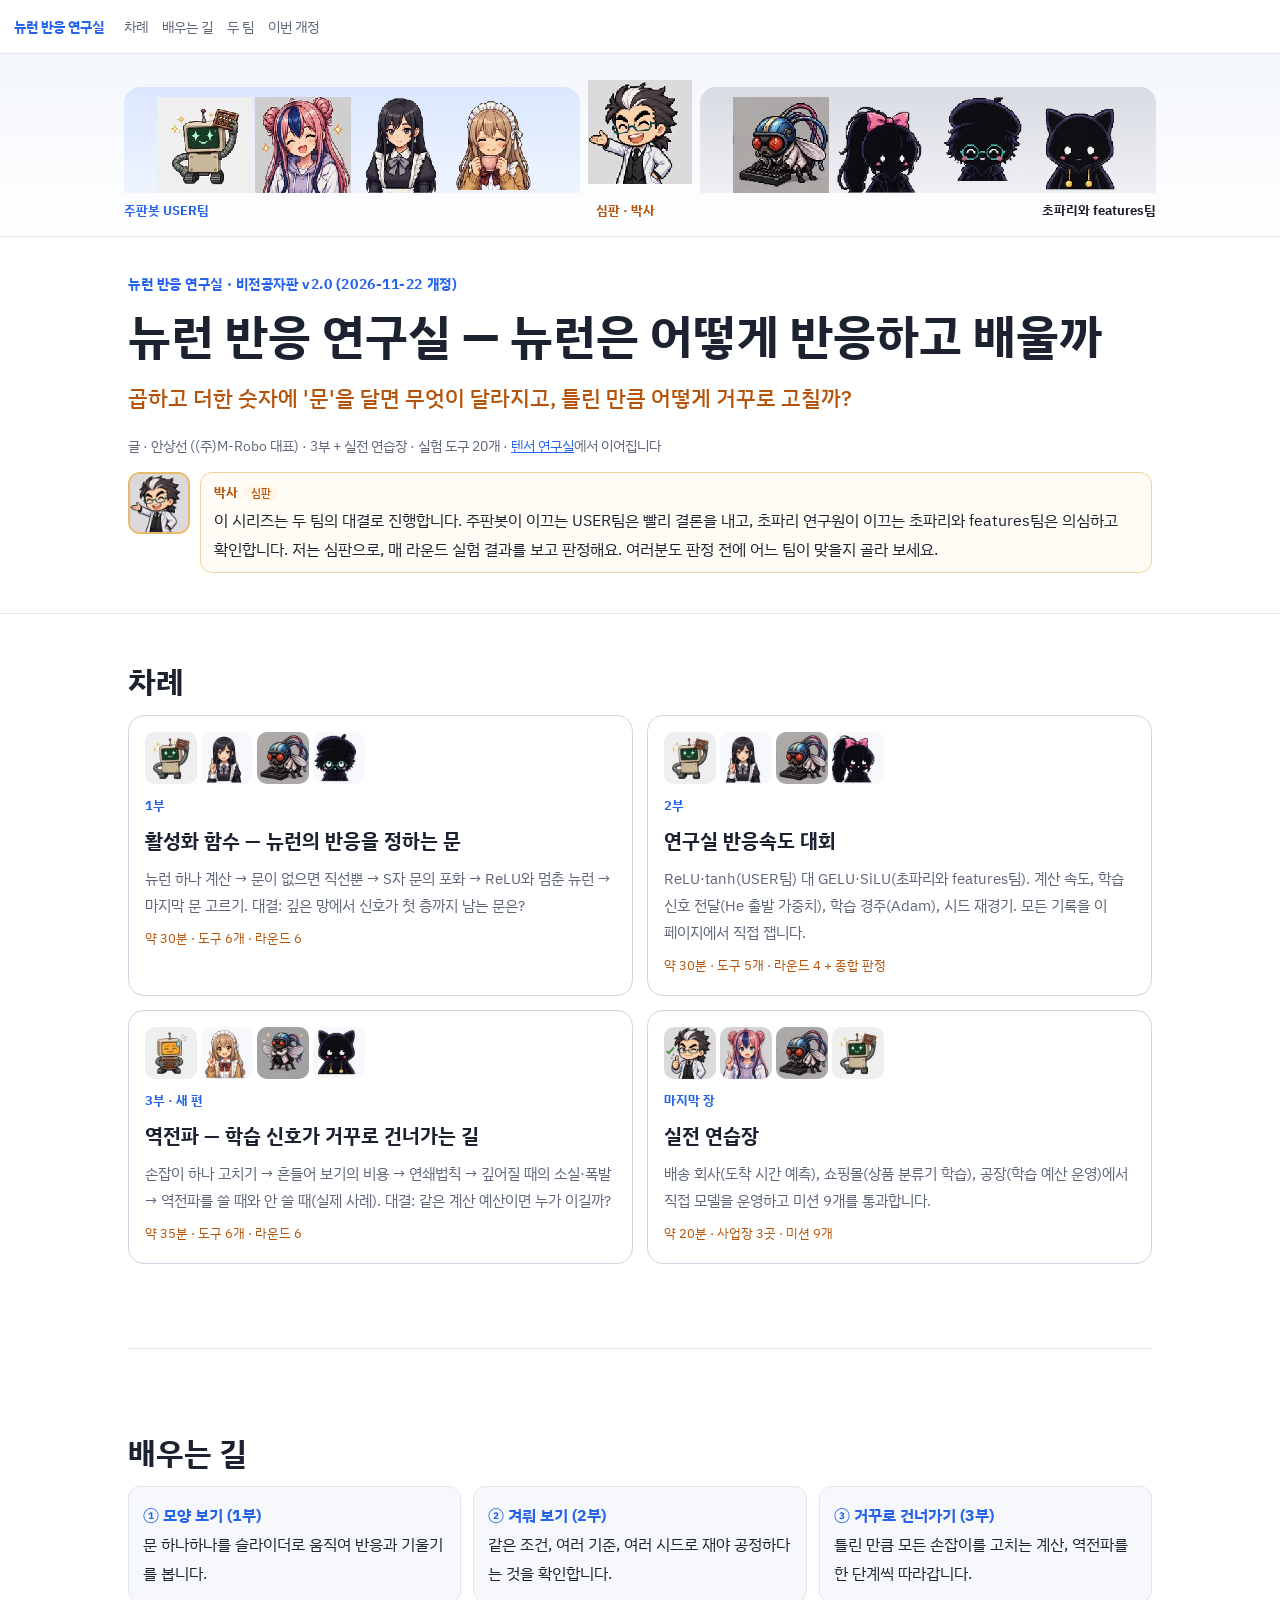
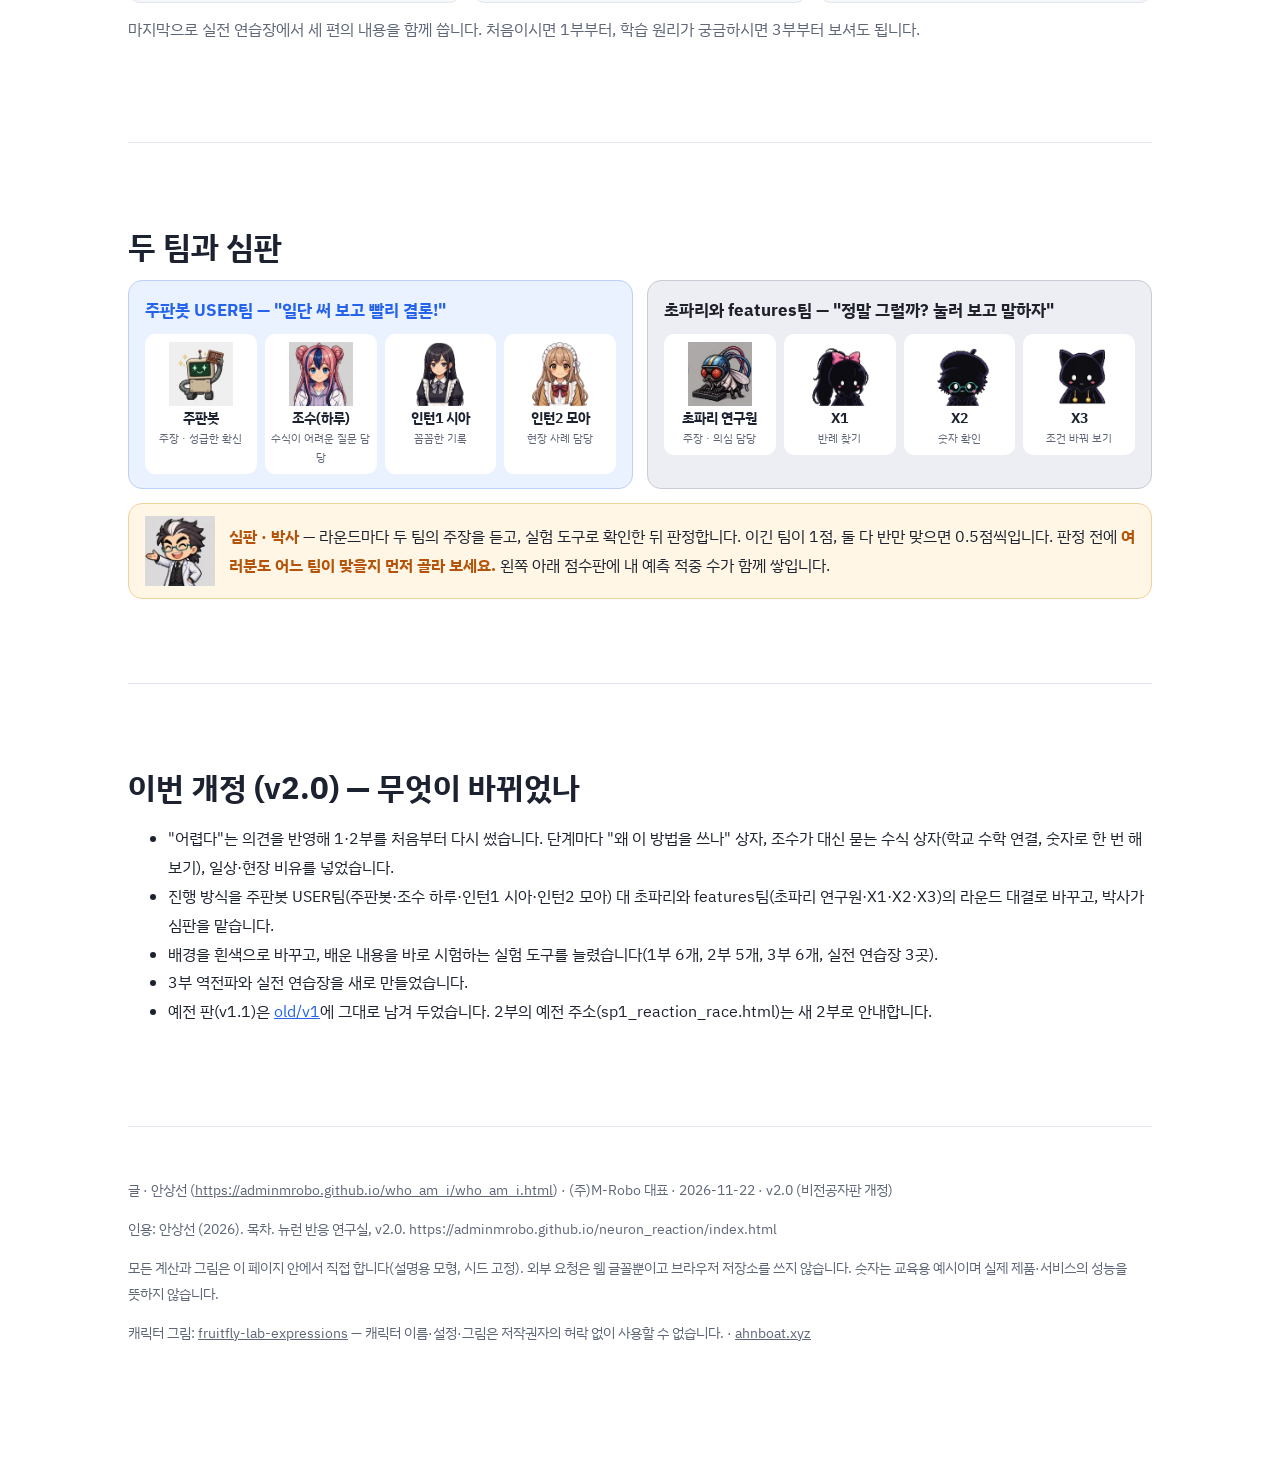
==== commit 4ee4dd0b: "팀 이름 개정: 블랙팀 → 초파리와 features팀 (전 페이지·공유 미리보기·문서)" ====
--- a/index.html
+++ b/index.html
@@ -4,7 +4,7 @@
 <meta charset="utf-8">
 <meta name="viewport" content="width=device-width, initial-scale=1, viewport-fit=cover">
 <title>뉴런 반응 연구실 — 뉴런은 어떻게 반응하고 배울까 (비전공자판)</title>
-<meta name="description" content="활성화 함수(1부), 연구실 반응속도 대회(2부), 역전파(3부), 실전 연습장까지. 주판봇 USER팀과 블랙팀이 겨루고 박사가 판정하는, 직접 돌려 보며 배우는 비전공자용 신경망 해설 시리즈.">
+<meta name="description" content="활성화 함수(1부), 연구실 반응속도 대회(2부), 역전파(3부), 실전 연습장까지. 주판봇 USER팀과 초파리와 features팀이 겨루고 박사가 판정하는, 직접 돌려 보며 배우는 비전공자용 신경망 해설 시리즈.">
 <meta name="author" content="안상선">
 <meta name="citation_title" content="뉴런 반응 연구실 — 뉴런은 어떻게 반응하고 배울까">
 <meta name="citation_author" content="안상선">
@@ -17,7 +17,7 @@
 <meta property="og:type" content="article">
 <meta property="og:url" content="https://adminmrobo.github.io/neuron_reaction/index.html">
 <meta property="og:title" content="뉴런 반응 연구실 — 뉴런은 어떻게 반응하고 배울까 (비전공자판)">
-<meta property="og:description" content="활성화 함수(1부), 연구실 반응속도 대회(2부), 역전파(3부), 실전 연습장까지. 주판봇 USER팀과 블랙팀이 겨루고 박사가 판정하는, 직접 돌려 보며 배우는 비전공자용 신경망 해설 시리즈.">
+<meta property="og:description" content="활성화 함수(1부), 연구실 반응속도 대회(2부), 역전파(3부), 실전 연습장까지. 주판봇 USER팀과 초파리와 features팀이 겨루고 박사가 판정하는, 직접 돌려 보며 배우는 비전공자용 신경망 해설 시리즈.">
 <meta property="og:image" content="https://adminmrobo.github.io/neuron_reaction/assets/img/og_v2_index.jpg">
 <meta property="og:image:width" content="1200">
 <meta property="og:image:height" content="630">
@@ -246,27 +246,27 @@
 .sercard .meta{font-size:13px;color:var(--judge)}
 @media (max-width:760px){.serlist{grid-template-columns:1fr}}
 </style>
-<div class="cover" aria-label="표지: 주판봇 USER팀과 블랙팀, 가운데 심판 박사">
+<div class="cover" aria-label="표지: 주판봇 USER팀과 초파리와 features팀, 가운데 심판 박사">
 <div class="court">
  <div class="team u"><img class="px" data-s="robo_e16" alt="주판봇"><img class="px" data-s="asst_e01" alt="조수 하루"><img class="px" data-s="sia_e13" alt="인턴1 시아"><img class="px" data-s="moa_e01" alt="인턴2 모아"></div>
  <div class="ref"><img class="px" data-s="doc_e08" alt="심판 박사"></div>
  <div class="team b"><img class="px" data-s="fly_e09" alt="초파리 연구원"><img class="px" data-s="x1_e13" alt="X1"><img class="px" data-s="x2_e16" alt="X2"><img class="px" data-s="x3_e13" alt="X3"></div>
 </div>
-<div class="lab"><span class="u">주판봇 USER팀</span><span class="j">심판 · 박사</span><span class="b">블랙팀</span></div>
+<div class="lab"><span class="u">주판봇 USER팀</span><span class="j">심판 · 박사</span><span class="b">초파리와 features팀</span></div>
 </div>
 <header class="hero" id="hero"><div class="wrap">
 <div class="kicker">뉴런 반응 연구실 · 비전공자판 v2.0 (2026-11-22 개정)</div>
 <h1>뉴런 반응 연구실 — 뉴런은 어떻게 반응하고 배울까</h1>
 <p class="q">곱하고 더한 숫자에 '문'을 달면 무엇이 달라지고, 틀린 만큼 어떻게 거꾸로 고칠까?</p>
 <p class="byline">글 · 안상선 ((주)M-Robo 대표) · 3부 + 실전 연습장 · 실험 도구 20개 · <a href="https://adminmrobo.github.io/what_is_tensor/">텐서 연구실</a>에서 이어집니다</p>
-<div class="say " data-team="j"><img class="who" data-s="doc_e08" alt="박사" width="62" height="62"><div><div class="name doc">박사<small class="j">심판</small></div><p>이 시리즈는 두 팀의 대결로 진행합니다. 주판봇이 이끄는 USER팀은 빨리 결론을 내고, 초파리 연구원이 이끄는 블랙팀은 의심하고 확인합니다. 저는 심판으로, 매 라운드 실험 결과를 보고 판정해요. 여러분도 판정 전에 어느 팀이 맞을지 골라 보세요.</p></div></div>
+<div class="say " data-team="j"><img class="who" data-s="doc_e08" alt="박사" width="62" height="62"><div><div class="name doc">박사<small class="j">심판</small></div><p>이 시리즈는 두 팀의 대결로 진행합니다. 주판봇이 이끄는 USER팀은 빨리 결론을 내고, 초파리 연구원이 이끄는 초파리와 features팀은 의심하고 확인합니다. 저는 심판으로, 매 라운드 실험 결과를 보고 판정해요. 여러분도 판정 전에 어느 팀이 맞을지 골라 보세요.</p></div></div>
 </div></header>
 <main class="wrap">
 <section class="level" id="list" style="padding-top:48px">
 <h2>차례</h2>
 <div class="serlist">
 <a class="sercard" href="01_activation.html"><div class="faces"><img data-s="robo_e16" alt=""><img data-s="sia_e07" alt=""><img data-s="fly_e09" alt=""><img data-s="x2_e09" alt=""></div><span class="no">1부</span><h3>활성화 함수 — 뉴런의 반응을 정하는 문</h3><p>뉴런 하나 계산 → 문이 없으면 직선뿐 → S자 문의 포화 → ReLU와 멈춘 뉴런 → 마지막 문 고르기. 대결: 깊은 망에서 신호가 첫 층까지 남는 문은?</p><span class="meta">약 30분 · 도구 6개 · 라운드 6</span></a>
-<a class="sercard" href="02_reaction_race.html"><div class="faces"><img data-s="robo_e16" alt=""><img data-s="sia_e07" alt=""><img data-s="fly_e09" alt=""><img data-s="x1_e09" alt=""></div><span class="no">2부</span><h3>연구실 반응속도 대회</h3><p>ReLU·tanh(USER팀) 대 GELU·SiLU(블랙팀). 계산 속도, 학습 신호 전달(He 출발 가중치), 학습 경주(Adam), 시드 재경기. 모든 기록을 이 페이지에서 직접 잽니다.</p><span class="meta">약 30분 · 도구 5개 · 라운드 4 + 종합 판정</span></a>
+<a class="sercard" href="02_reaction_race.html"><div class="faces"><img data-s="robo_e16" alt=""><img data-s="sia_e07" alt=""><img data-s="fly_e09" alt=""><img data-s="x1_e09" alt=""></div><span class="no">2부</span><h3>연구실 반응속도 대회</h3><p>ReLU·tanh(USER팀) 대 GELU·SiLU(초파리와 features팀). 계산 속도, 학습 신호 전달(He 출발 가중치), 학습 경주(Adam), 시드 재경기. 모든 기록을 이 페이지에서 직접 잽니다.</p><span class="meta">약 30분 · 도구 5개 · 라운드 4 + 종합 판정</span></a>
 <a class="sercard" href="03_backprop.html"><div class="faces"><img data-s="robo_e15" alt=""><img data-s="moa_e07" alt=""><img data-s="fly_e16" alt=""><img data-s="x3_e09" alt=""></div><span class="no">3부 · 새 편</span><h3>역전파 — 학습 신호가 거꾸로 건너가는 길</h3><p>손잡이 하나 고치기 → 흔들어 보기의 비용 → 연쇄법칙 → 깊어질 때의 소실·폭발 → 역전파를 쓸 때와 안 쓸 때(실제 사례). 대결: 같은 계산 예산이면 누가 이길까?</p><span class="meta">약 35분 · 도구 6개 · 라운드 6</span></a>
 <a class="sercard" href="practice/index.html"><div class="faces"><img data-s="doc_e10" alt=""><img data-s="asst_e07" alt=""><img data-s="fly_e09" alt=""><img data-s="robo_e16" alt=""></div><span class="no">마지막 장</span><h3>실전 연습장</h3><p>배송 회사(도착 시간 예측), 쇼핑몰(상품 분류기 학습), 공장(학습 예산 운영)에서 직접 모델을 운영하고 미션 9개를 통과합니다.</p><span class="meta">약 20분 · 사업장 3곳 · 미션 9개</span></a>
 </div>
@@ -288,7 +288,7 @@
 <div><img data-s="asst_e13" alt="조수 하루"><b>조수(하루)</b><small>수식이 어려운 질문 담당</small></div>
 <div><img data-s="sia_e13" alt="인턴1 시아"><b>인턴1 시아</b><small>꼼꼼한 기록</small></div>
 <div><img data-s="moa_e13" alt="인턴2 모아"><b>인턴2 모아</b><small>현장 사례 담당</small></div></div></div>
-<div class="teamcard b"><h4>블랙팀 — "정말 그럴까? 눌러 보고 말하자"</h4><div class="members">
+<div class="teamcard b"><h4>초파리와 features팀 — "정말 그럴까? 눌러 보고 말하자"</h4><div class="members">
 <div><img data-s="fly_e09" alt="초파리 연구원"><b>초파리 연구원</b><small>주장 · 의심 담당</small></div>
 <div><img data-s="x1_e13" alt="X1"><b>X1</b><small>반례 찾기</small></div>
 <div><img data-s="x2_e13" alt="X2"><b>X2</b><small>숫자 확인</small></div>
@@ -300,7 +300,7 @@
 <h2>이번 개정 (v2.0) — 무엇이 바뀌었나</h2>
 <ul>
 <li>"어렵다"는 의견을 반영해 1·2부를 처음부터 다시 썼습니다. 단계마다 "왜 이 방법을 쓰나" 상자, 조수가 대신 묻는 수식 상자(학교 수학 연결, 숫자로 한 번 해 보기), 일상·현장 비유를 넣었습니다.</li>
-<li>진행 방식을 주판봇 USER팀(주판봇·조수 하루·인턴1 시아·인턴2 모아) 대 블랙팀(초파리 연구원·X1·X2·X3)의 라운드 대결로 바꾸고, 박사가 심판을 맡습니다.</li>
+<li>진행 방식을 주판봇 USER팀(주판봇·조수 하루·인턴1 시아·인턴2 모아) 대 초파리와 features팀(초파리 연구원·X1·X2·X3)의 라운드 대결로 바꾸고, 박사가 심판을 맡습니다.</li>
 <li>배경을 흰색으로 바꾸고, 배운 내용을 바로 시험하는 실험 도구를 늘렸습니다(1부 6개, 2부 5개, 3부 6개, 실전 연습장 3곳).</li>
 <li>3부 역전파와 실전 연습장을 새로 만들었습니다.</li>
 <li>예전 판(v1.1)은 <a href="old/v1/index.html">old/v1</a>에 그대로 남겨 두었습니다. 2부의 예전 주소(sp1_reaction_race.html)는 새 2부로 안내합니다.</li>
@@ -552,7 +552,7 @@
       b.addEventListener('click',function(){
         if(done) return; done=true;
         if (L.hooks[r.id]){ var h=L.hooks[r.id](); win=h.win; r.setAttribute('data-win',win); var vt=r.querySelector('.vtext'); if(vt) vt.innerHTML=h.html; }
-        var wt=r.querySelector('.wtxt'); if(wt) wt.textContent='판정: '+{u:'주판봇 USER팀 1점',b:'블랙팀 1점',d:'무승부 · 두 팀 0.5점씩'}[win];
+        var wt=r.querySelector('.wtxt'); if(wt) wt.textContent='판정: '+{u:'주판봇 USER팀 1점',b:'초파리와 features팀 1점',d:'무승부 · 두 팀 0.5점씩'}[win];
         var me=b.getAttribute('data-v'); r.classList.add('open','win-'+win);
         r.querySelectorAll('.pick .bt').forEach(function(x){x.disabled=true;}); b.classList.add('on');
         if (win==='u') SC.u+=1; else if (win==='b') SC.b+=1; else { SC.u+=0.5; SC.b+=0.5; }
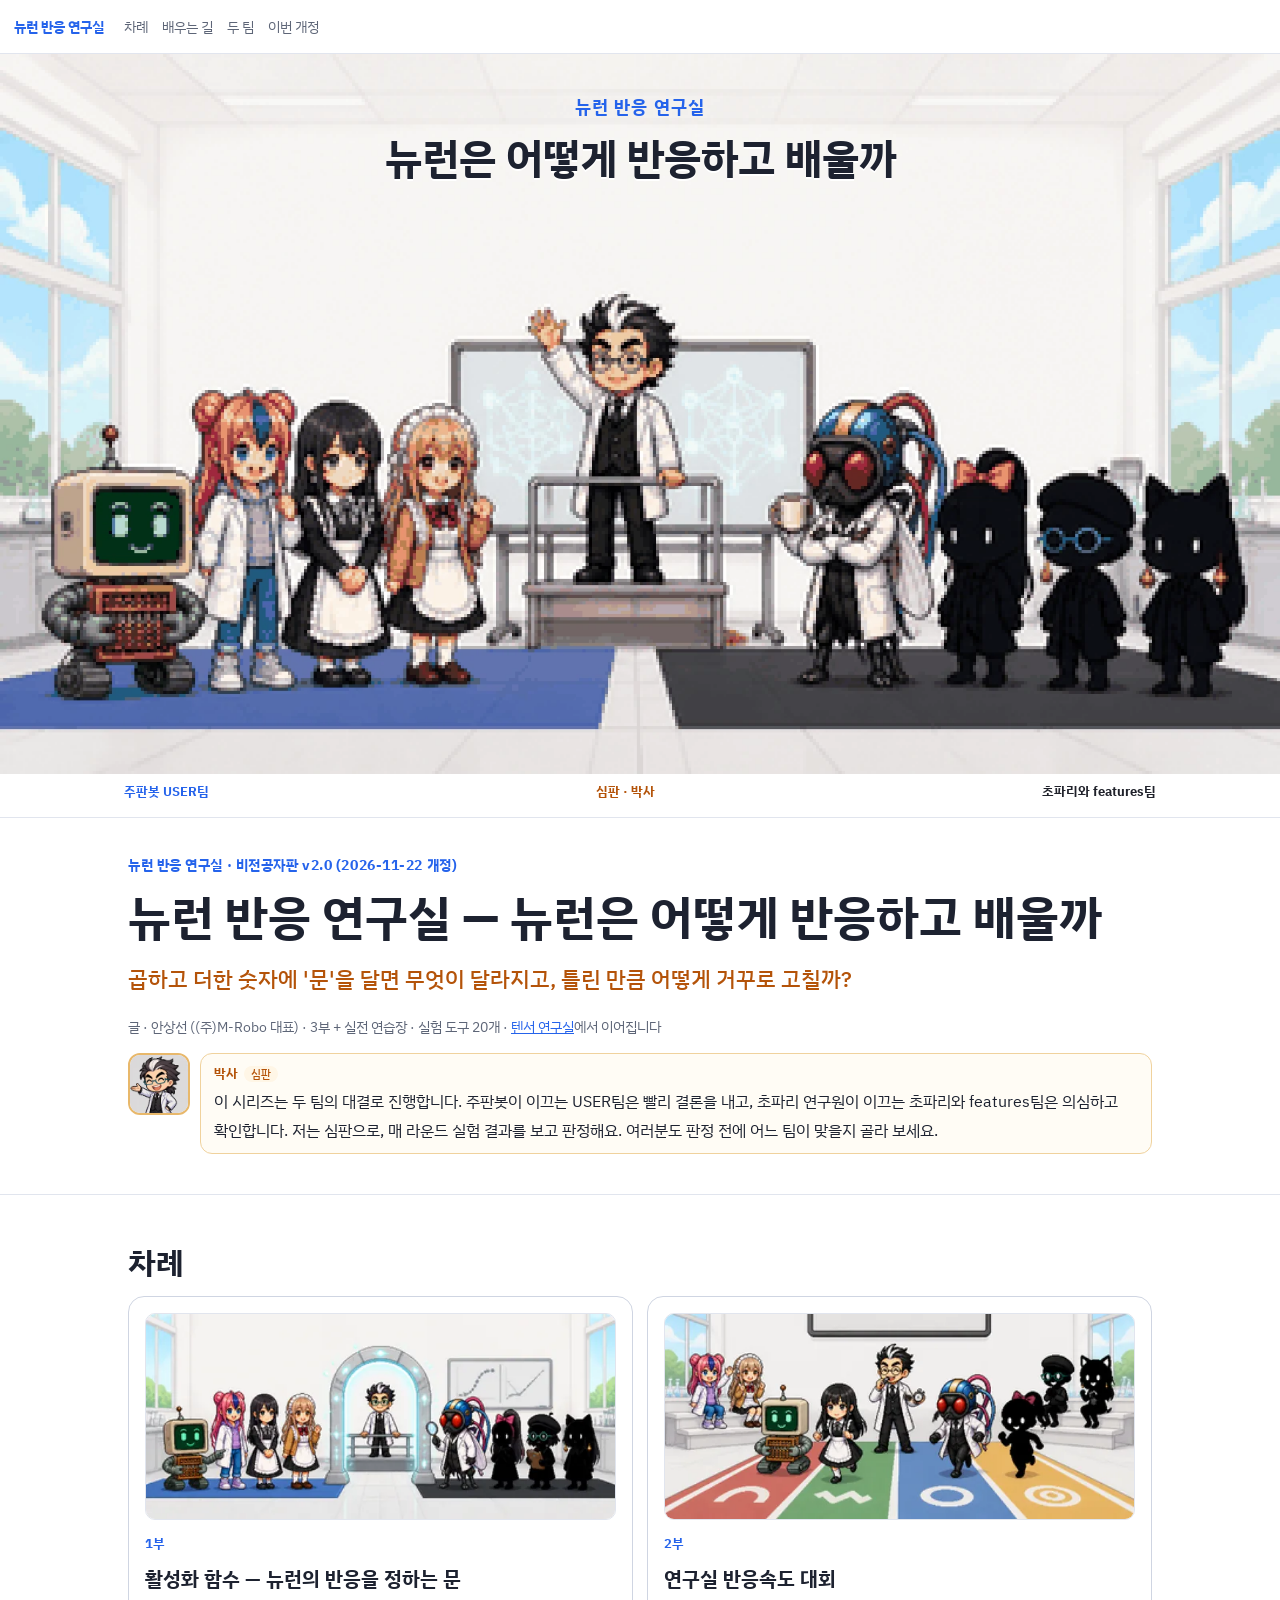
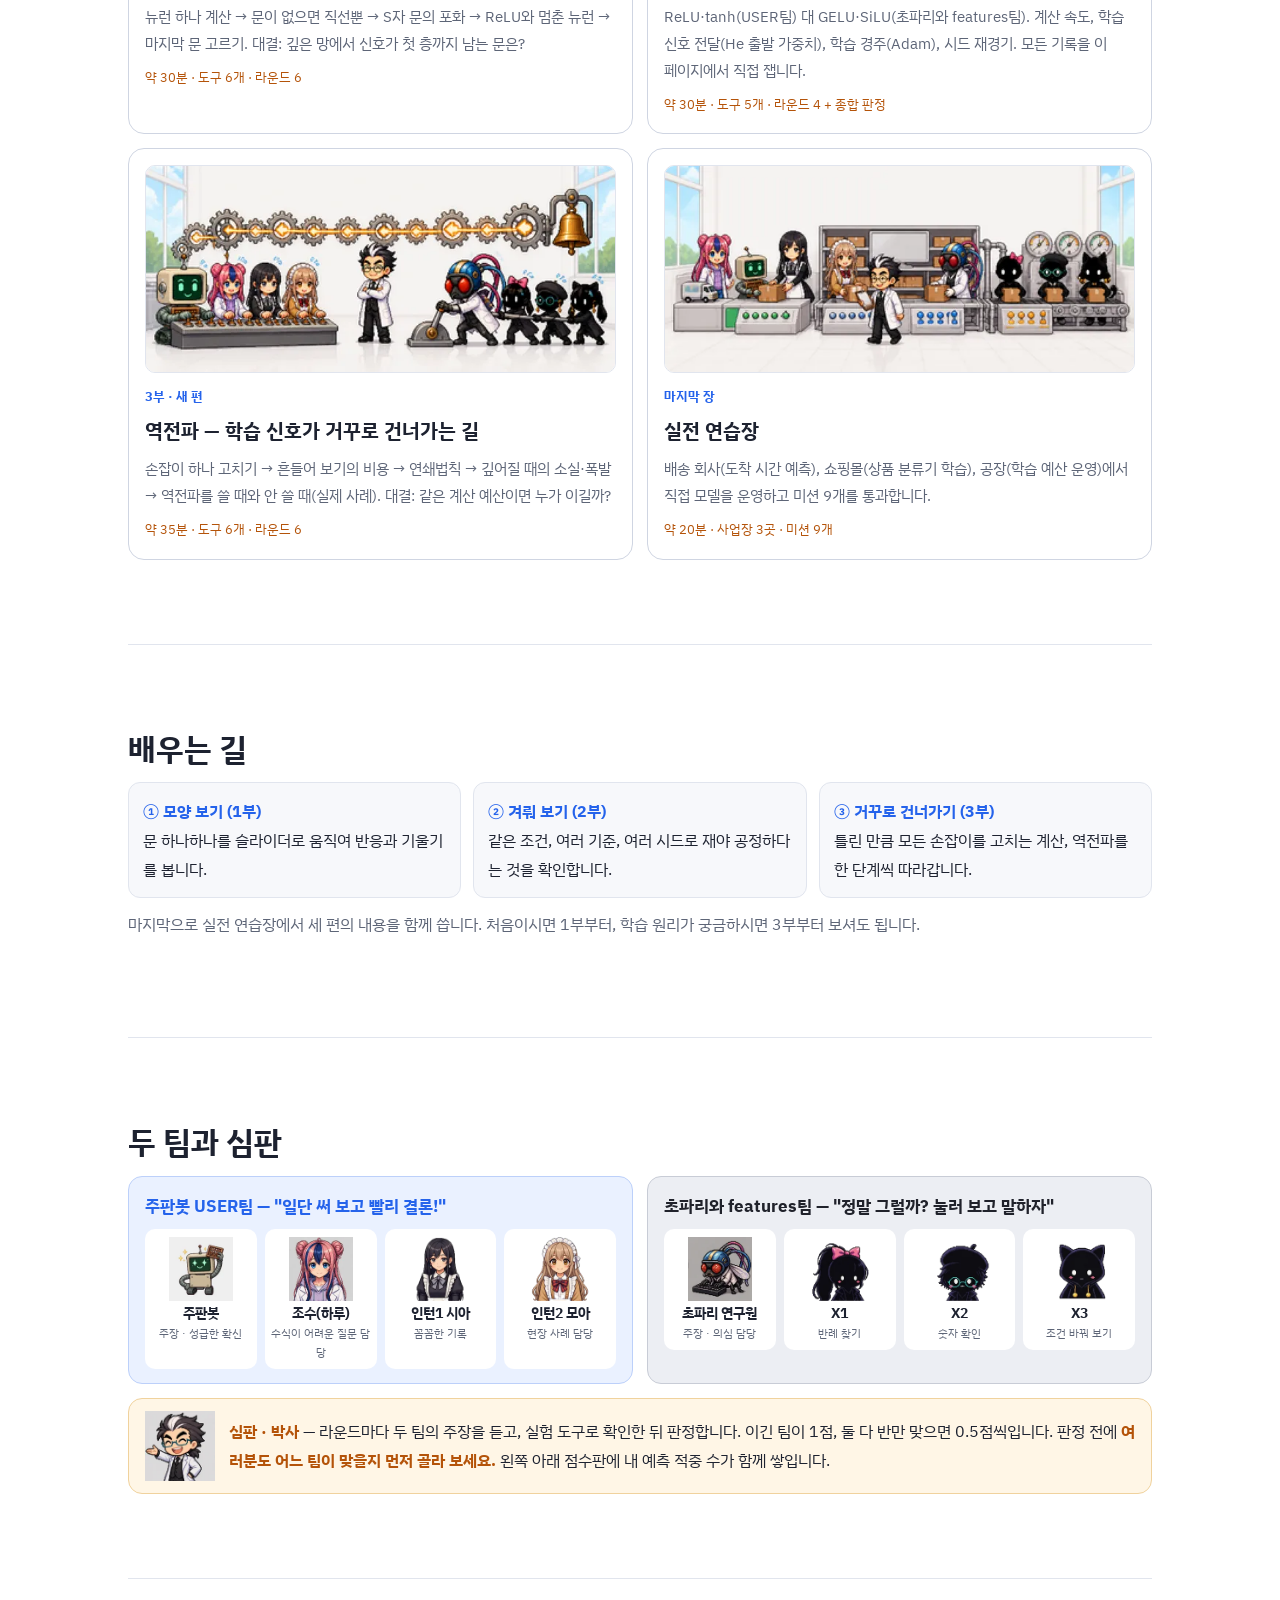
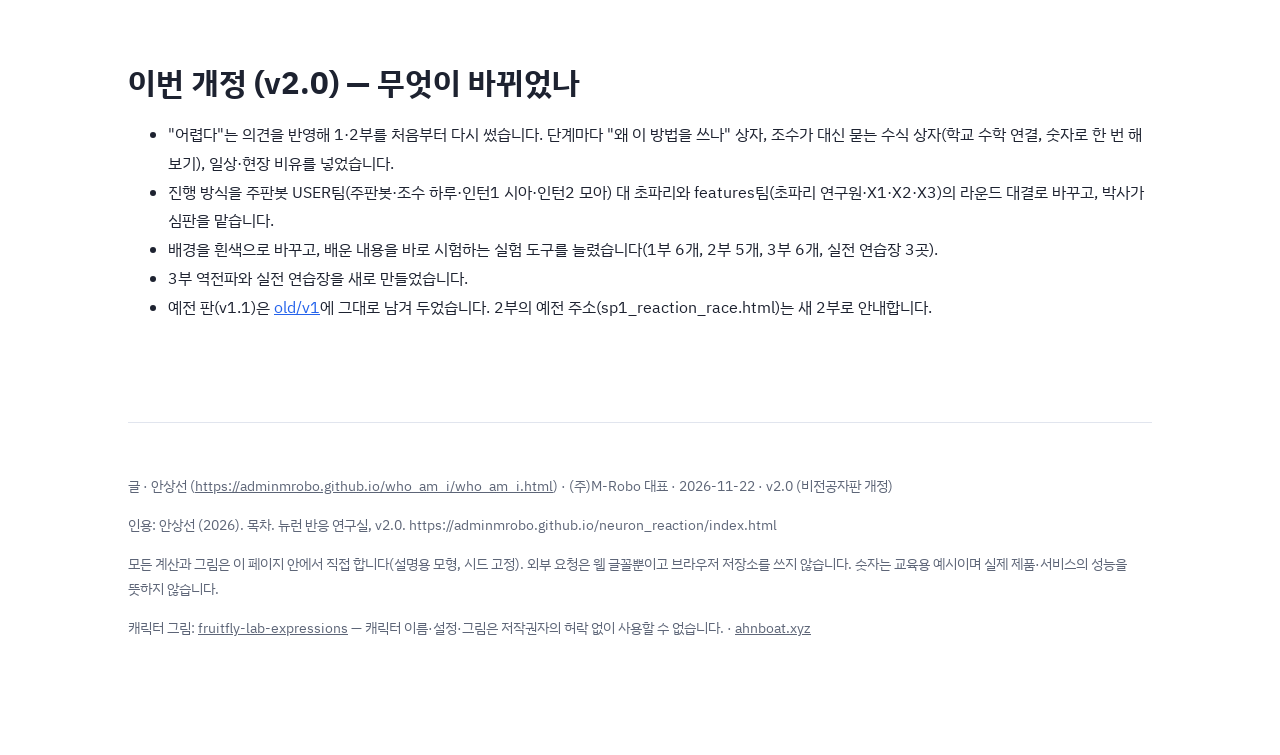
==== commit 7ea1e9fc: "v2.0 표지 5장 반영: 픽셀아트 표지 내장, 공유 미리보기 교체, 목차 썸네일" ====
--- a/index.html
+++ b/index.html
@@ -228,6 +228,15 @@
 @media (prefers-reduced-motion:reduce){html{scroll-behavior:auto}.bar .fill{transition:none}}
 pre.cite,#export li,#export p,footer p{overflow-wrap:anywhere}
 
+/* 표지 그림 (v2 픽셀아트) */
+.cover.cover-img{background:#fff}
+.cover .cimg{position:relative;max-width:1280px;margin:0 auto}
+.cover .cimg img{display:block;width:100%;height:auto;image-rendering:auto}
+.cover .ccap{position:absolute;left:0;right:0;top:5%;text-align:center;color:#1d2230;pointer-events:none}
+.cover .ccap span{display:block;font-size:clamp(12px,1.6vw,18px);font-weight:700;color:var(--user);letter-spacing:.06em}
+.cover .ccap b{display:block;font-size:clamp(18px,3.4vw,42px);line-height:1.25;margin-top:.2em;text-shadow:0 2px 0 #fff}
+@media (max-width:520px){.cover .ccap b{font-size:16px}.cover .ccap{top:3%}}
+
 </style>
 </head>
 <body>
@@ -242,18 +251,11 @@
 .sercard h3{margin:.2em 0 .3em;font-size:20px}
 .sercard p{margin:.3em 0;font-size:15px;color:var(--muted)}
 .sercard .faces{display:flex;gap:4px;margin-bottom:6px}
-.sercard .faces img{width:52px;height:52px;object-fit:contain;border-radius:10px;background:var(--panel)}
+.sercard .thumb{display:block;width:100%;height:auto;border-radius:10px;margin-bottom:8px;border:1px solid var(--rule)}
 .sercard .meta{font-size:13px;color:var(--judge)}
 @media (max-width:760px){.serlist{grid-template-columns:1fr}}
 </style>
-<div class="cover" aria-label="표지: 주판봇 USER팀과 초파리와 features팀, 가운데 심판 박사">
-<div class="court">
- <div class="team u"><img class="px" data-s="robo_e16" alt="주판봇"><img class="px" data-s="asst_e01" alt="조수 하루"><img class="px" data-s="sia_e13" alt="인턴1 시아"><img class="px" data-s="moa_e01" alt="인턴2 모아"></div>
- <div class="ref"><img class="px" data-s="doc_e08" alt="심판 박사"></div>
- <div class="team b"><img class="px" data-s="fly_e09" alt="초파리 연구원"><img class="px" data-s="x1_e13" alt="X1"><img class="px" data-s="x2_e16" alt="X2"><img class="px" data-s="x3_e13" alt="X3"></div>
-</div>
-<div class="lab"><span class="u">주판봇 USER팀</span><span class="j">심판 · 박사</span><span class="b">초파리와 features팀</span></div>
-</div>
+<div class="cover cover-img"><div class="cimg"><img src="[data-uri]" width="1600" height="900" alt="표지: 심판 박사를 가운데 두고 마주 선 주판봇 USER팀과 초파리와 features팀 아홉 명"><div class="ccap" aria-hidden="true"><span>뉴런 반응 연구실</span><b>뉴런은 어떻게 반응하고 배울까</b></div></div><div class="lab"><span class="u">주판봇 USER팀</span><span class="j">심판 · 박사</span><span class="b">초파리와 features팀</span></div></div>
 <header class="hero" id="hero"><div class="wrap">
 <div class="kicker">뉴런 반응 연구실 · 비전공자판 v2.0 (2026-11-22 개정)</div>
 <h1>뉴런 반응 연구실 — 뉴런은 어떻게 반응하고 배울까</h1>
@@ -265,10 +267,10 @@
 <section class="level" id="list" style="padding-top:48px">
 <h2>차례</h2>
 <div class="serlist">
-<a class="sercard" href="01_activation.html"><div class="faces"><img data-s="robo_e16" alt=""><img data-s="sia_e07" alt=""><img data-s="fly_e09" alt=""><img data-s="x2_e09" alt=""></div><span class="no">1부</span><h3>활성화 함수 — 뉴런의 반응을 정하는 문</h3><p>뉴런 하나 계산 → 문이 없으면 직선뿐 → S자 문의 포화 → ReLU와 멈춘 뉴런 → 마지막 문 고르기. 대결: 깊은 망에서 신호가 첫 층까지 남는 문은?</p><span class="meta">약 30분 · 도구 6개 · 라운드 6</span></a>
-<a class="sercard" href="02_reaction_race.html"><div class="faces"><img data-s="robo_e16" alt=""><img data-s="sia_e07" alt=""><img data-s="fly_e09" alt=""><img data-s="x1_e09" alt=""></div><span class="no">2부</span><h3>연구실 반응속도 대회</h3><p>ReLU·tanh(USER팀) 대 GELU·SiLU(초파리와 features팀). 계산 속도, 학습 신호 전달(He 출발 가중치), 학습 경주(Adam), 시드 재경기. 모든 기록을 이 페이지에서 직접 잽니다.</p><span class="meta">약 30분 · 도구 5개 · 라운드 4 + 종합 판정</span></a>
-<a class="sercard" href="03_backprop.html"><div class="faces"><img data-s="robo_e15" alt=""><img data-s="moa_e07" alt=""><img data-s="fly_e16" alt=""><img data-s="x3_e09" alt=""></div><span class="no">3부 · 새 편</span><h3>역전파 — 학습 신호가 거꾸로 건너가는 길</h3><p>손잡이 하나 고치기 → 흔들어 보기의 비용 → 연쇄법칙 → 깊어질 때의 소실·폭발 → 역전파를 쓸 때와 안 쓸 때(실제 사례). 대결: 같은 계산 예산이면 누가 이길까?</p><span class="meta">약 35분 · 도구 6개 · 라운드 6</span></a>
-<a class="sercard" href="practice/index.html"><div class="faces"><img data-s="doc_e10" alt=""><img data-s="asst_e07" alt=""><img data-s="fly_e09" alt=""><img data-s="robo_e16" alt=""></div><span class="no">마지막 장</span><h3>실전 연습장</h3><p>배송 회사(도착 시간 예측), 쇼핑몰(상품 분류기 학습), 공장(학습 예산 운영)에서 직접 모델을 운영하고 미션 9개를 통과합니다.</p><span class="meta">약 20분 · 사업장 3곳 · 미션 9개</span></a>
+<a class="sercard" href="01_activation.html"><img class="thumb" src="assets/img/thumb/thumb_v2_01.webp" width="640" height="280" alt="" loading="lazy"><span class="no">1부</span><h3>활성화 함수 — 뉴런의 반응을 정하는 문</h3><p>뉴런 하나 계산 → 문이 없으면 직선뿐 → S자 문의 포화 → ReLU와 멈춘 뉴런 → 마지막 문 고르기. 대결: 깊은 망에서 신호가 첫 층까지 남는 문은?</p><span class="meta">약 30분 · 도구 6개 · 라운드 6</span></a>
+<a class="sercard" href="02_reaction_race.html"><img class="thumb" src="assets/img/thumb/thumb_v2_02.webp" width="640" height="280" alt="" loading="lazy"><span class="no">2부</span><h3>연구실 반응속도 대회</h3><p>ReLU·tanh(USER팀) 대 GELU·SiLU(초파리와 features팀). 계산 속도, 학습 신호 전달(He 출발 가중치), 학습 경주(Adam), 시드 재경기. 모든 기록을 이 페이지에서 직접 잽니다.</p><span class="meta">약 30분 · 도구 5개 · 라운드 4 + 종합 판정</span></a>
+<a class="sercard" href="03_backprop.html"><img class="thumb" src="assets/img/thumb/thumb_v2_03.webp" width="640" height="280" alt="" loading="lazy"><span class="no">3부 · 새 편</span><h3>역전파 — 학습 신호가 거꾸로 건너가는 길</h3><p>손잡이 하나 고치기 → 흔들어 보기의 비용 → 연쇄법칙 → 깊어질 때의 소실·폭발 → 역전파를 쓸 때와 안 쓸 때(실제 사례). 대결: 같은 계산 예산이면 누가 이길까?</p><span class="meta">약 35분 · 도구 6개 · 라운드 6</span></a>
+<a class="sercard" href="practice/index.html"><img class="thumb" src="assets/img/thumb/thumb_v2_practice.webp" width="640" height="280" alt="" loading="lazy"><span class="no">마지막 장</span><h3>실전 연습장</h3><p>배송 회사(도착 시간 예측), 쇼핑몰(상품 분류기 학습), 공장(학습 예산 운영)에서 직접 모델을 운영하고 미션 9개를 통과합니다.</p><span class="meta">약 20분 · 사업장 3곳 · 미션 9개</span></a>
 </div>
 </section>
 <section class="level" id="path">
@@ -315,7 +317,7 @@
 </div></footer>
 <div id="tip" role="tooltip"></div>
 <script>
-var SPRITE={"asst_e01":"[data-uri]","asst_e07":"[data-uri]","asst_e13":"[data-uri]","doc_e08":"[data-uri]","doc_e10":"[data-uri]","fly_e09":"[data-uri]","fly_e16":"[data-uri]","moa_e01":"[data-uri]","moa_e07":"[data-uri]","moa_e13":"[data-uri]","robo_e15":"[data-uri]","robo_e16":"[data-uri]","sia_e07":"[data-uri]","sia_e13":"[data-uri]","x1_e09":"[data-uri]","x1_e13":"[data-uri]","x2_e09":"[data-uri]","x2_e13":"[data-uri]","x2_e16":"[data-uri]","x3_e09":"[data-uri]","x3_e13":"[data-uri]"};
+var SPRITE={"asst_e13":"[data-uri]","doc_e08":"[data-uri]","fly_e09":"[data-uri]","moa_e13":"[data-uri]","robo_e16":"[data-uri]